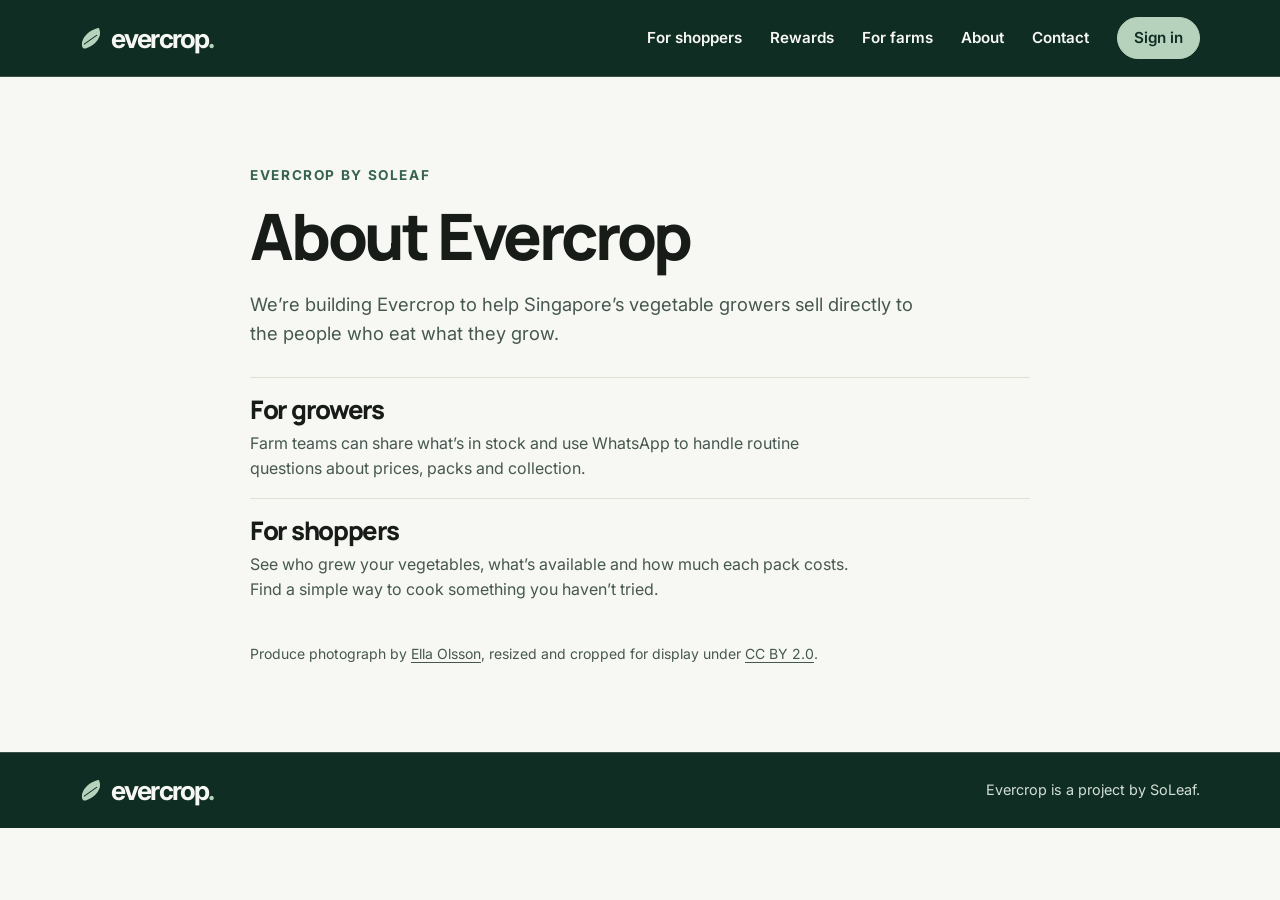
==== about.html @ c7b08e0e "Refine Evercrop public site and portal experience" ====
<!doctype html>
<html lang="en">
<head>
  <meta charset="utf-8">
  <meta name="viewport" content="width=device-width, initial-scale=1">
  <meta name="description" content="Learn how Evercrop by SoLeaf connects Singapore growers with local shoppers.">
  <title>About — Evercrop</title>
  <link rel="preconnect" href="https://fonts.googleapis.com">
  <link rel="preconnect" href="https://fonts.gstatic.com" crossorigin>
  <link href="https://fonts.googleapis.com/css2?family=Inter:wght@400;500;600;700&amp;family=Manrope:wght@600;700;800&amp;family=Playfair+Display:ital,wght@1,600&amp;display=swap" rel="stylesheet">
  <link rel="stylesheet" href="styles.css">

  <script src="site.js" defer></script>
  <script src="account.js" defer></script>
</head>
<body>
<header class="header" id="top" tabindex="-1"><div class="wrap nav">
    <a class="brand" href="index.html" aria-label="Evercrop home"><span class="mark" aria-hidden="true"></span>evercrop<span>.</span></a>
    <nav aria-label="Main navigation"><a href="index.html#how">For shoppers</a><a href="index.html#rewards">Rewards</a><a href="index.html#farms">For farms</a><a href="about.html" aria-current="page">About</a><a href="contact.html">Contact</a><a class="nav-farm" id="shop-sign-in" href="login.html">Sign in</a><a class="nav-farm" id="shop-account-link" href="shop.html" hidden>My account</a></nav>
  </div></header>
  <main class="wrap about-story">
    <p class="eyebrow">EVERCROP BY SOLEAF</p>
    <h1>About Evercrop</h1>
    <p class="intro">We’re building Evercrop to help Singapore’s vegetable growers sell directly to the people who eat what they grow.</p>
    <div class="about-sections">
      <section><h2>For growers</h2><p>Farm teams can share what’s in stock and use WhatsApp to handle routine questions about prices, packs and collection.</p></section>
      <section><h2>For shoppers</h2><p>See who grew your vegetables, what’s available and how much each pack costs. Find a simple way to cook something you haven’t tried.</p></section>
    </div>
    <p class="photo-credit">Produce photograph by <a href="https://commons.wikimedia.org/wiki/File:Fresh_vegetables_from_a_local_farm_(44924370242).jpg">Ella Olsson</a>, resized and cropped for display under <a href="https://creativecommons.org/licenses/by/2.0/">CC BY 2.0</a>.</p>
  </main>
<footer><div class="wrap footer"><a class="brand" href="index.html"><span class="mark" aria-hidden="true"></span>evercrop<span>.</span></a><p>Evercrop is a project by SoLeaf.</p></div></footer>
<button class="back-top" type="button" hidden><span aria-hidden="true">↑</span> Back to top</button>
</body>
</html>
---- styles.css ----
:root{--ink:#171c19;--muted:#465750;--green:#173d32;--cream:#f7f8f3;--line:#dce2d4;--display:Manrope,Inter,system-ui,sans-serif;--body:Inter,system-ui,sans-serif}
*{box-sizing:border-box}
html{scroll-behavior:smooth}
body{margin:0;background:var(--cream);color:var(--ink);font:1rem/1.55 var(--body)}
a{color:inherit;text-decoration:none}
button{font:inherit;cursor:pointer}
button:disabled{cursor:default;opacity:.65}
:focus-visible{outline:3px solid #8a651b;outline-offset:4px}
.wrap{width:min(1120px,calc(100% - 48px));margin-inline:auto}
.header{border-bottom:1px solid var(--line)}
.nav,.footer{display:flex;align-items:center;justify-content:space-between;gap:24px}
.nav{min-height:76px}
.brand{display:inline-flex;align-items:center;gap:7px;font-weight:700;font-size:1.65rem;letter-spacing:-.07em;line-height:1}
.brand>span:last-child{color:#728e44;margin-left:-7px}
.mark{display:inline-block;width:22px;height:15px;background:#507442;border-radius:85% 0 85% 15%;transform:rotate(-20deg);position:relative;margin-right:2px}
.mark::after{content:"";position:absolute;width:16px;height:1px;background:var(--cream);top:8px;left:2px;transform:rotate(-15deg)}
nav{display:flex;align-items:center;gap:28px;font-size:.95rem;font-weight:600}
nav a:hover{text-decoration:underline}
.nav-farm{border:1px solid #aab9a5;border-radius:99px;padding:8px 16px}
.hero{background:radial-gradient(ellipse at 95% 0%,#527263 0%,#173d32 45%,#102d24 78%);color:#f7f8f3;padding-block:56px}
.eyebrow{margin:0 0 15px;color:#366450;font-size:.85rem;font-weight:700;letter-spacing:.12em}
.eyebrow span{display:inline-block;width:8px;height:8px;background:#729847;border-radius:50%;margin-right:7px;vertical-align:2px}
h1,h2,h3,p,figure{margin:0}
h1,h2{font-family:var(--display);font-weight:800;line-height:1.08;letter-spacing:-.05em}
h1{font-size:clamp(3.3rem,6.1vw,5.85rem)}
h1 em{font-family:"Playfair Display",Georgia,serif;color:#366450;font-weight:600}
h2{font-size:clamp(2.15rem,4vw,3.6rem)}
h3{font-size:1.17rem}
.intro,.split p:not(.eyebrow){color:var(--muted);max-width:44ch;margin-top:20px}
.intro{font-size:1.15rem}
.actions{display:flex;flex-wrap:wrap;gap:12px;margin-top:27px}
.button{display:inline-flex;align-items:center;justify-content:center;padding:12px 19px;border:1px solid var(--green);border-radius:99px;background:var(--green);color:#fff;font-weight:700;text-align:center}
.button:hover{background:#183723;color:#fff}
.secondary{background:transparent;color:var(--green)}
.hero-photo{position:relative;overflow:hidden;border-radius:22px;background:#465b3b;aspect-ratio:1.17}
.hero-photo img{width:100%;height:100%;object-fit:cover;display:block}
.how{text-align:center;padding-block:68px 65px}
.steps{display:grid;grid-template-columns:repeat(3,1fr);gap:16px;margin-top:29px;text-align:left}
.steps article{background:#fff;border:1px solid var(--line);border-radius:16px;padding:23px}
.steps p{color:var(--muted);margin-top:5px}
.split{display:grid;grid-template-columns:1fr 1fr;gap:clamp(24px,7vw,84px);align-items:center;padding:clamp(24px,5vw,55px);border-radius:22px;background:#e8eee0;margin-bottom:42px;scroll-margin-top:20px}
.split .button{margin-top:22px}
.chat-preview,dialog{border:1px solid #b7c8b6;border-radius:16px;overflow:hidden;background:#f3f2e9;box-shadow:0 12px 26px #20351f14}
.chat-head{display:flex;gap:10px;align-items:center;background:#234934;color:white;padding:13px 16px}
.chat-head>span{background:#3a674a;border-radius:50%;width:34px;height:34px;display:grid;place-items:center;flex:none}
.chat-head small{display:block;color:#e5f0df}
.chat-head form{margin-left:auto}
.chat-body{display:flex;flex-direction:column;align-items:flex-start;gap:9px;padding:15px}
.chat-body p,.split .chat-body p:not(.eyebrow){max-width:85%;margin:0;color:var(--ink);padding:8px 11px;background:white;border-radius:10px;font-size:.94rem}
.chat-body p.outgoing,.split .chat-body p.outgoing{background:#dcefcf;align-self:flex-end}
.rewards{background:#edebdd}
.tree-card{text-align:center;background:#fff;border:1px solid #e2decb;border-radius:16px;padding:20px}
.tree{font-size:4rem;line-height:1.2;margin-bottom:3px}
.progress{display:flex;align-items:center;justify-content:center;gap:10px;margin-top:9px}
progress{width:min(175px,60%);accent-color:var(--green)}
.progress span{font-size:.87rem;font-weight:700}
footer{border-top:1px solid var(--line)}
.footer{padding-block:24px}
.footer p{color:var(--muted);font-size:.9rem}
.footer span{white-space:nowrap}
dialog{padding:0;width:min(460px,calc(100% - 28px));max-height:calc(100% - 28px)}
dialog::backdrop{background:#152719aa}
.close{color:white;background:none;border:0;font-size:1.65rem;line-height:1;padding:6px}
#messages{max-height:min(45vh,420px);overflow:auto}
.replies{display:flex;gap:8px;flex-wrap:wrap;padding:0 15px 15px}
.replies .button{font-size:.9rem;padding:7px 13px}
@media(max-width:780px){.hero-layout{gap:24px}.actions{gap:8px}.button{padding-inline:14px}}
@media(max-width:650px){.wrap{width:calc(100% - 32px)}.nav{min-height:65px;gap:9px}.brand{font-size:1.4rem}nav{gap:10px;font-size:.875rem}.nav-farm{padding:6px 8px}.hero-layout,.split,.steps{grid-template-columns:1fr}.hero{padding-block:35px}.hero-photo{aspect-ratio:1.45}.how{padding-block:45px}.steps{gap:10px}.steps article{padding:16px}.split{margin-bottom:26px}.footer{align-items:flex-start;flex-direction:column;gap:9px}}
@media(max-width:360px){nav{gap:6px}.nav .nav-farm{border:none;padding:0}.mark{width:17px}}
@media(prefers-reduced-motion:reduce){html{scroll-behavior:auto}}
#messages p{white-space:pre-line}
.footer-link{color:var(--green);font-weight:700;text-decoration:underline;text-underline-offset:4px}
.nav-farm[aria-current="page"]{background:#e4eee6}
.back-top{position:fixed;z-index:2;right:18px;bottom:18px;display:flex;align-items:center;gap:7px;border:1px solid #b2c2ac;border-radius:99px;padding:9px 13px;background:#fff;color:var(--green);box-shadow:0 4px 16px #20351f26;font-weight:700}
.back-top[hidden]{display:none}
.back-top:hover{background:#e4eee6}
.contact-page{display:flex;flex-direction:column;min-height:100vh}
.contact{
  flex:1;
  display:grid;
  grid-template-columns:minmax(0, 4fr) minmax(0, 5fr);
  align-items:start;
  align-content:center;
  gap:clamp(32px,6vw,88px);
  padding-block:clamp(32px,5vw,64px);
}
.contact-intro{padding-top:clamp(12px,3vw,42px)}
.contact-intro h1{font-size:clamp(2.35rem,5vw,4.2rem)}
.contact-intro h1 em{display:block}
.contact-intro .intro{margin-top:16px}
@media(max-width:760px){
  .contact{width:min(calc(100% - 32px),660px);grid-template-columns:1fr;gap:24px}
  .contact-intro{padding-top:0}
  .contact-intro h1 em{display:inline}
}
.contact-fields{display:grid;grid-template-columns:repeat(2,minmax(0,1fr));gap:16px}
@media(max-width:480px){.contact-fields{grid-template-columns:1fr;gap:0}}
.contact-form{background:#fff;border:1px solid var(--line);border-radius:20px;padding:clamp(19px,4vw,34px)}
.contact-form h2{font-size:clamp(1.8rem,3vw,2.5rem);margin-bottom:8px}
.contact-form p{color:var(--muted);margin-bottom:16px}
.contact-form label{display:block;font-weight:700;margin-bottom:5px}
.contact-form input,.contact-form textarea,.contact-form select{width:100%;border:1px solid #aab9a5;border-radius:9px;padding:10px 11px;margin-bottom:13px;color:var(--ink);background:white;font:inherit}
.contact-form textarea{resize:vertical}
.contact-form #contact-result{margin:12px 0 0;font-weight:700;color:var(--green)}
.contact-form #contact-result:empty{margin:0}
@media(max-width:650px){.nav{flex-wrap:wrap;padding-block:12px}.nav nav{flex-wrap:wrap}.back-top{bottom:12px;right:12px}.footer{padding-bottom:70px}}

.hero-layout {
  display: grid;
  grid-template-columns: minmax(0, .9fr) minmax(0, 1.1fr);
  align-items: center;
  gap: clamp(28px, 5vw, 72px);
}
.hero .eyebrow, .hero h1 em { color: #b6d2bd; }
.hero .intro { color: #edf1e4; }
.hero .button { background: #b6d2bd; border-color: #b6d2bd; color: #102d24; }
.hero .secondary { background: transparent; border-color: #d7dfcf; color: #f7f8f3; }
.hero .button:hover { background: #f7f8f3; border-color: #f7f8f3; color: #102d24; }
.hero-photo {
  aspect-ratio: 1.25;
  border: 1px solid #dce2d44d;
  border-radius: 24px;
  box-shadow: 0 18px 42px #11241765;
}
#farms { background: #173d32; color: #f7f8f3; }
#farms .eyebrow { color: #b6d2bd; }
#farms .farm-copy > p:not(.eyebrow) { color: #edf1e4; }
#farms .button { background: #b6d2bd; color: #102d24; border-color: #b6d2bd; }
#farms .button:hover { background: #f7f8f3; }
.tree-card {
  background: radial-gradient(ellipse at center 40%, #fff 24%, #ecf2de 75%);
  padding-block: 27px;
}
.tree {
  display: grid;
  place-items: center;
  width: 112px;
  height: 112px;
  margin: 0 auto 10px;
  border-radius: 50%;
  background: #e0ebcc;
}
@media (max-width: 650px) {
  .hero-layout { grid-template-columns: 1fr; }
  .hero-photo { aspect-ratio: 1.48; border-radius: 18px; }
}

.header, footer {
  background: #102d24;
  color: #f7f8f3;
  border-color: #ffffff2b;
}
.header .brand > span:last-child, footer .brand > span:last-child { color: #b6d2bd; }
.header .mark, footer .mark { background: #b6d2bd; }
.header .mark::after, footer .mark::after { background: #102d24; }
.nav-farm, .nav-farm[aria-current="page"] { background: #b6d2bd; border-color: #b6d2bd; color: #102d24; }
.footer p { color: #d1ded5; }
.hero .eyebrow, .contact-intro .eyebrow {
  display: flex;
  align-items: center;
  gap: 12px;
}
.hero .eyebrow::before, .contact-intro .eyebrow::before {
  content: "";
  width: 21px;
  border-top: 1px solid currentColor;
}
.hero-photo img { filter: saturate(.88); }
.contact-form { border-color: #d9e5dc; box-shadow: 0 16px 42px #102d240d; }

.header {
  position: sticky;
  top: 0;
  z-index: 3;
}
html { scroll-padding-top: var(--header-height, 76px); }


.public-home .hero{background:#173d32}
.public-home .hero h1{font-size:clamp(2.55rem,5.2vw,4.9rem);max-width:12ch}
.public-home .hero-photo{box-shadow:none;border-radius:14px}
.public-home .how{text-align:left}
.public-home .steps{gap:24px}
.public-home .steps article{border:0;border-top:1px solid #b3c6b6;border-radius:0;background:transparent;padding:15px 0 0}
.about-story{max-width:780px;padding-block:clamp(36px,7vw,88px)}
.about-story h1,.contact-intro h1{font-size:clamp(2.35rem,5vw,4rem)}
.about-story .intro{max-width:56ch}
.about-sections{margin-top:30px}
.about-sections section{border-top:1px solid var(--line);padding:18px 0}
.about-sections h2{font-size:1.6rem}
.about-sections p{max-width:62ch;color:var(--muted);margin-top:7px}
.photo-credit{font-size:.875rem;color:var(--muted);margin-top:23px}
.photo-credit a{text-decoration:underline;text-underline-offset:3px}
.contact-email{display:inline-block;margin-top:18px}
#contact-draft:not([hidden]){display:inline-block;margin-top:8px}
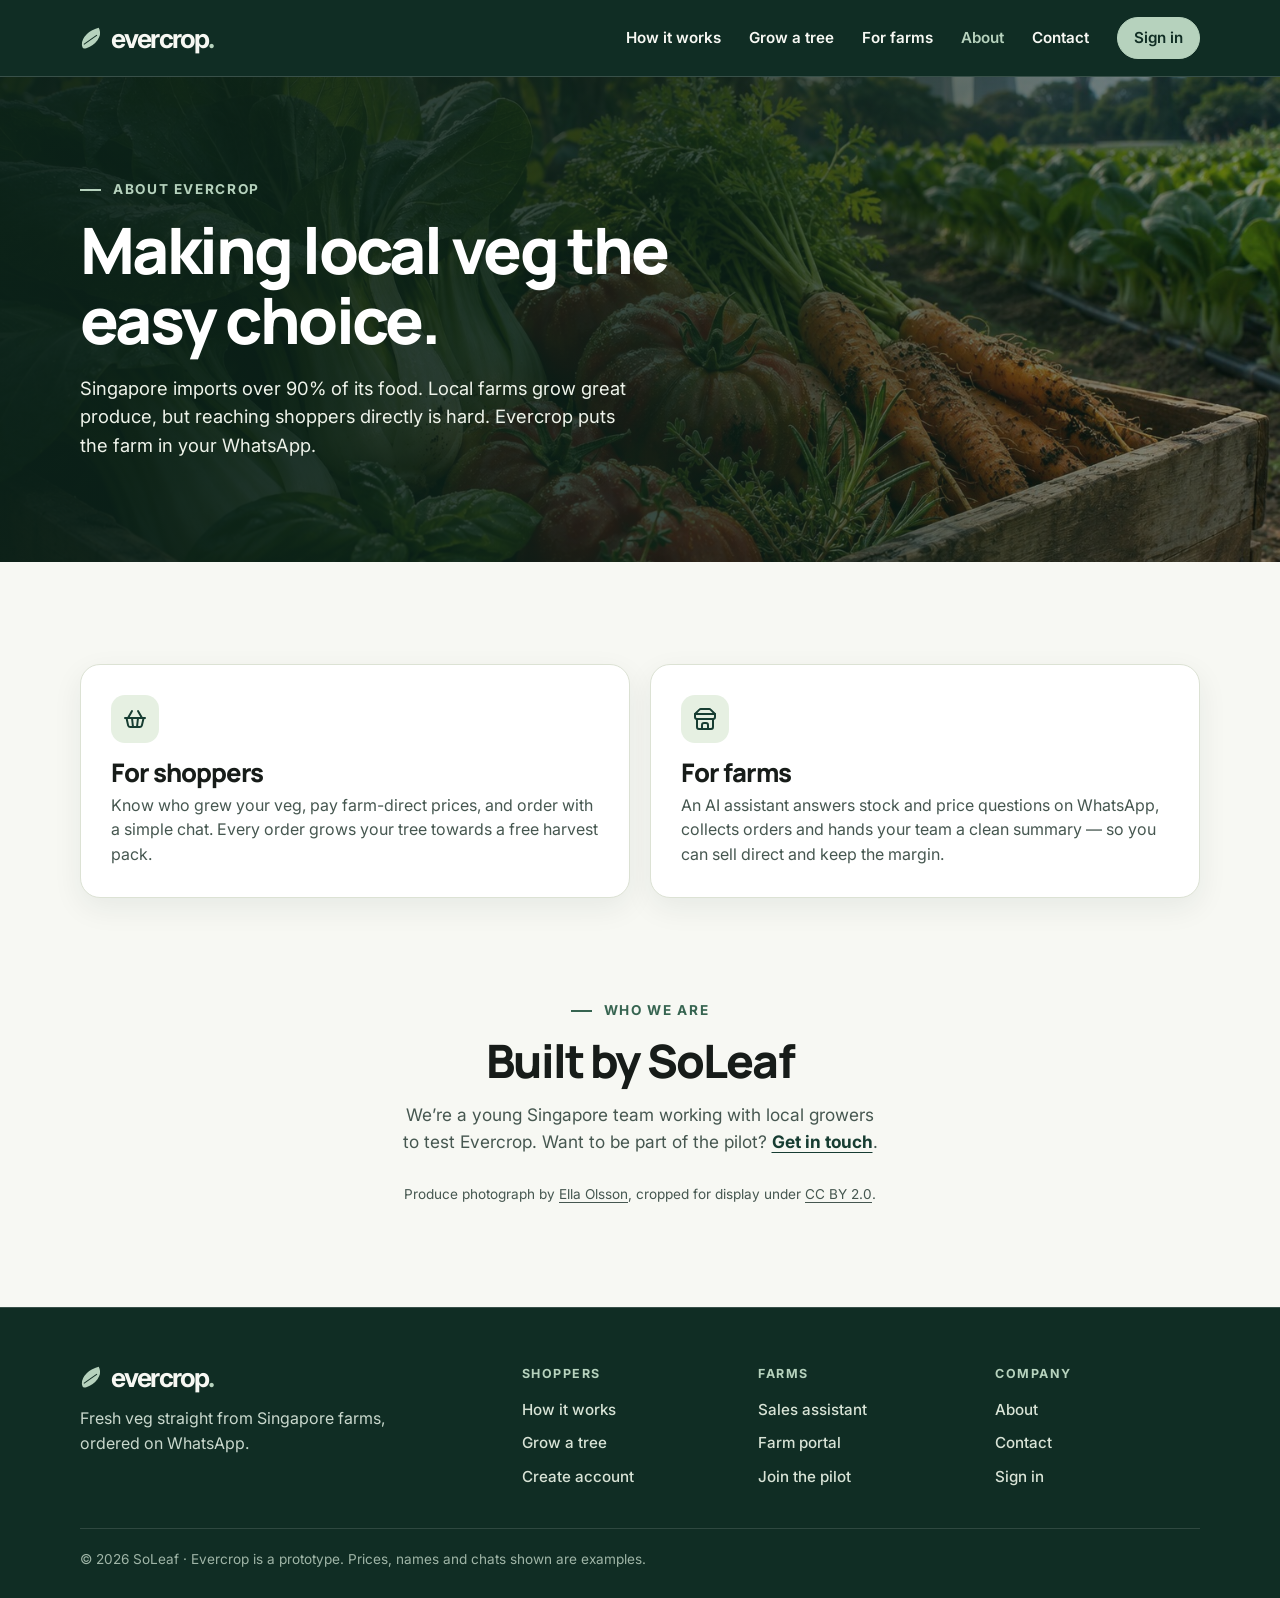
==== commit b241f709: "Redesign Evercrop public homepage - Full-width farm photo hero with a realistic iPhone playing a Wha" ====
--- a/about.html
+++ b/about.html
@@ -3,32 +3,54 @@
 <head>
   <meta charset="utf-8">
   <meta name="viewport" content="width=device-width, initial-scale=1">
-  <meta name="description" content="Learn how Evercrop by SoLeaf connects Singapore growers with local shoppers.">
+  <meta name="description" content="Evercrop by SoLeaf helps Singapore farms sell directly to shoppers on WhatsApp.">
   <title>About — Evercrop</title>
   <link rel="preconnect" href="https://fonts.googleapis.com">
   <link rel="preconnect" href="https://fonts.gstatic.com" crossorigin>
-  <link href="https://fonts.googleapis.com/css2?family=Inter:wght@400;500;600;700&amp;family=Manrope:wght@600;700;800&amp;family=Playfair+Display:ital,wght@1,600&amp;display=swap" rel="stylesheet">
+  <link href="https://fonts.googleapis.com/css2?family=Inter:wght@400;500;600;700&amp;family=Manrope:wght@600;700;800&amp;display=swap" rel="stylesheet">
   <link rel="stylesheet" href="styles.css">
-
   <script src="site.js" defer></script>
   <script src="account.js" defer></script>
 </head>
 <body>
-<header class="header" id="top" tabindex="-1"><div class="wrap nav">
+  <svg width="0" height="0" style="position:absolute" aria-hidden="true">
+    <symbol id="i-basket" viewBox="0 0 24 24"><path d="m15 11-1 9"/><path d="m19 11-4-7"/><path d="M2 11h20"/><path d="m3.5 11 1.6 7.4a2 2 0 0 0 2 1.6h9.8a2 2 0 0 0 2-1.6l1.7-7.4"/><path d="m5 11 4-7"/><path d="m9 11 1 9"/></symbol>
+    <symbol id="i-store" viewBox="0 0 24 24"><path d="M2 7 6.4 2.6A2 2 0 0 1 7.8 2h8.4a2 2 0 0 1 1.4.6L22 7"/><path d="M4 12v8a2 2 0 0 0 2 2h12a2 2 0 0 0 2-2v-8"/><path d="M15 22v-4a2 2 0 0 0-2-2h-2a2 2 0 0 0-2 2v4"/><path d="M2 7h20v3a2 2 0 0 1-2 2H4a2 2 0 0 1-2-2z"/></symbol>
+  </svg>
+  <header class="header" id="top" tabindex="-1"><div class="wrap nav">
     <a class="brand" href="index.html" aria-label="Evercrop home"><span class="mark" aria-hidden="true"></span>evercrop<span>.</span></a>
-    <nav aria-label="Main navigation"><a href="index.html#how">For shoppers</a><a href="index.html#rewards">Rewards</a><a href="index.html#farms">For farms</a><a href="about.html" aria-current="page">About</a><a href="contact.html">Contact</a><a class="nav-farm" id="shop-sign-in" href="login.html">Sign in</a><a class="nav-farm" id="shop-account-link" href="shop.html" hidden>My account</a></nav>
+    <nav aria-label="Main navigation"><a href="index.html#how">How it works</a><a href="index.html#rewards">Grow a tree</a><a href="index.html#farms">For farms</a><a href="about.html" aria-current="page">About</a><a href="contact.html">Contact</a><a class="nav-farm" id="shop-sign-in" href="login.html">Sign in</a><a class="nav-farm" id="shop-account-link" href="shop.html" hidden>My account</a></nav>
   </div></header>
-  <main class="wrap about-story">
-    <p class="eyebrow">EVERCROP BY SOLEAF</p>
-    <h1>About Evercrop</h1>
-    <p class="intro">We’re building Evercrop to help Singapore’s vegetable growers sell directly to the people who eat what they grow.</p>
-    <div class="about-sections">
-      <section><h2>For growers</h2><p>Farm teams can share what’s in stock and use WhatsApp to handle routine questions about prices, packs and collection.</p></section>
-      <section><h2>For shoppers</h2><p>See who grew your vegetables, what’s available and how much each pack costs. Find a simple way to cook something you haven’t tried.</p></section>
+
+  <main>
+    <section class="page-hero"><div class="wrap">
+      <p class="eyebrow">ABOUT EVERCROP</p>
+      <h1>Making local veg the easy choice.</h1>
+      <p class="intro">Singapore imports over 90% of its food. Local farms grow great produce, but reaching shoppers directly is hard. Evercrop puts the farm in your WhatsApp.</p>
+    </div></section>
+
+    <section class="wrap section about-cards" aria-label="Who Evercrop is for">
+      <article><svg class="icon-tile"><use href="#i-basket"/></svg><h2>For shoppers</h2><p>Know who grew your veg, pay farm-direct prices, and order with a simple chat. Every order grows your tree towards a free harvest pack.</p></article>
+      <article><svg class="icon-tile"><use href="#i-store"/></svg><h2>For farms</h2><p>An AI assistant answers stock and price questions on WhatsApp, collects orders and hands your team a clean summary — so you can sell direct and keep the margin.</p></article>
+    </section>
+
+    <section class="wrap mission" aria-labelledby="mission-title" style="padding-bottom:clamp(64px,8vw,104px)">
+      <p class="eyebrow">WHO WE ARE</p>
+      <h2 id="mission-title">Built by SoLeaf</h2>
+      <p class="lead">We’re a young Singapore team working with local growers to test Evercrop. Want to be part of the pilot? <a class="footer-link" href="contact.html">Get in touch</a>.</p>
+      <p class="photo-credit">Produce photograph by <a href="https://commons.wikimedia.org/wiki/File:Fresh_vegetables_from_a_local_farm_(44924370242).jpg">Ella Olsson</a>, cropped for display under <a href="https://creativecommons.org/licenses/by/2.0/">CC BY 2.0</a>.</p>
+    </section>
+  </main>
+
+  <footer class="site-footer"><div class="wrap">
+    <div class="footer-grid">
+      <div><a class="brand" href="index.html"><span class="mark" aria-hidden="true"></span>evercrop<span>.</span></a><p>Fresh veg straight from Singapore farms, ordered on WhatsApp.</p></div>
+      <nav aria-label="Shoppers"><h3>Shoppers</h3><a href="index.html#how">How it works</a><a href="index.html#rewards">Grow a tree</a><a href="register.html">Create account</a></nav>
+      <nav aria-label="Farms"><h3>Farms</h3><a href="index.html#farms">Sales assistant</a><a href="farm.html?demo=farm">Farm portal</a><a href="contact.html">Join the pilot</a></nav>
+      <nav aria-label="Company"><h3>Company</h3><a href="about.html">About</a><a href="contact.html">Contact</a><a href="login.html">Sign in</a></nav>
     </div>
-    <p class="photo-credit">Produce photograph by <a href="https://commons.wikimedia.org/wiki/File:Fresh_vegetables_from_a_local_farm_(44924370242).jpg">Ella Olsson</a>, resized and cropped for display under <a href="https://creativecommons.org/licenses/by/2.0/">CC BY 2.0</a>.</p>
-  </main>
-<footer><div class="wrap footer"><a class="brand" href="index.html"><span class="mark" aria-hidden="true"></span>evercrop<span>.</span></a><p>Evercrop is a project by SoLeaf.</p></div></footer>
+    <p class="footer-note">© 2026 SoLeaf · Evercrop is a prototype. Prices, names and chats shown are examples.</p>
+  </div></footer>
 <button class="back-top" type="button" hidden><span aria-hidden="true">↑</span> Back to top</button>
 </body>
 </html>
--- a/styles.css
+++ b/styles.css
@@ -1,195 +1,278 @@
-:root{--ink:#171c19;--muted:#465750;--green:#173d32;--cream:#f7f8f3;--line:#dce2d4;--display:Manrope,Inter,system-ui,sans-serif;--body:Inter,system-ui,sans-serif}
+/* Evercrop shared styles. Portal pages layer stock.css / account.css / customer.css on top. */
+:root{--ink:#171c19;--muted:#465750;--green:#173d32;--deep:#102d24;--mint:#b6d2bd;--cream:#f7f8f3;--line:#dce2d4;--sun:#f4b740;--wa:#25d366;--card-shadow:0 10px 30px #102d2412;--display:Manrope,Inter,system-ui,sans-serif;--body:Inter,system-ui,sans-serif}
 *{box-sizing:border-box}
-html{scroll-behavior:smooth}
+html{scroll-behavior:smooth;scroll-padding-top:var(--header-height,76px)}
 body{margin:0;background:var(--cream);color:var(--ink);font:1rem/1.55 var(--body)}
 a{color:inherit;text-decoration:none}
 button{font:inherit;cursor:pointer}
 button:disabled{cursor:default;opacity:.65}
 :focus-visible{outline:3px solid #8a651b;outline-offset:4px}
+h1,h2,h3,p,figure{margin:0}
+h1,h2{font-family:var(--display);font-weight:800;line-height:1.08;letter-spacing:-.04em}
+h1{font-size:clamp(2.5rem,5.5vw,4.6rem)}
+h2{font-size:clamp(2rem,3.6vw,3rem)}
+h3{font-size:1.17rem}
 .wrap{width:min(1120px,calc(100% - 48px));margin-inline:auto}
-.header{border-bottom:1px solid var(--line)}
+.icon{width:1.15em;height:1.15em;flex:none;fill:none;stroke:currentColor;stroke-width:2.2;stroke-linecap:round;stroke-linejoin:round}
+
+/* Header + footer */
+.header,footer{background:var(--deep);color:var(--cream);border-color:#ffffff2b}
+.header{position:sticky;top:0;z-index:3;border-bottom:1px solid #ffffff2b}
+footer{border-top:1px solid #ffffff2b}
 .nav,.footer{display:flex;align-items:center;justify-content:space-between;gap:24px}
 .nav{min-height:76px}
+.footer{padding-block:24px}
+.footer p{color:#d1ded5;font-size:.9rem}
+.footer span{white-space:nowrap}
 .brand{display:inline-flex;align-items:center;gap:7px;font-weight:700;font-size:1.65rem;letter-spacing:-.07em;line-height:1}
-.brand>span:last-child{color:#728e44;margin-left:-7px}
-.mark{display:inline-block;width:22px;height:15px;background:#507442;border-radius:85% 0 85% 15%;transform:rotate(-20deg);position:relative;margin-right:2px}
-.mark::after{content:"";position:absolute;width:16px;height:1px;background:var(--cream);top:8px;left:2px;transform:rotate(-15deg)}
+.brand>span:last-child{color:var(--mint);margin-left:-7px}
+.mark{display:inline-block;width:22px;height:15px;background:var(--mint);border-radius:85% 0 85% 15%;transform:rotate(-20deg);position:relative;margin-right:2px}
+.mark::after{content:"";position:absolute;width:16px;height:1px;background:var(--deep);top:8px;left:2px;transform:rotate(-15deg)}
 nav{display:flex;align-items:center;gap:28px;font-size:.95rem;font-weight:600}
 nav a:hover{text-decoration:underline}
-.nav-farm{border:1px solid #aab9a5;border-radius:99px;padding:8px 16px}
-.hero{background:radial-gradient(ellipse at 95% 0%,#527263 0%,#173d32 45%,#102d24 78%);color:#f7f8f3;padding-block:56px}
-.eyebrow{margin:0 0 15px;color:#366450;font-size:.85rem;font-weight:700;letter-spacing:.12em}
-.eyebrow span{display:inline-block;width:8px;height:8px;background:#729847;border-radius:50%;margin-right:7px;vertical-align:2px}
-h1,h2,h3,p,figure{margin:0}
-h1,h2{font-family:var(--display);font-weight:800;line-height:1.08;letter-spacing:-.05em}
-h1{font-size:clamp(3.3rem,6.1vw,5.85rem)}
-h1 em{font-family:"Playfair Display",Georgia,serif;color:#366450;font-weight:600}
-h2{font-size:clamp(2.15rem,4vw,3.6rem)}
-h3{font-size:1.17rem}
-.intro,.split p:not(.eyebrow){color:var(--muted);max-width:44ch;margin-top:20px}
-.intro{font-size:1.15rem}
-.actions{display:flex;flex-wrap:wrap;gap:12px;margin-top:27px}
-.button{display:inline-flex;align-items:center;justify-content:center;padding:12px 19px;border:1px solid var(--green);border-radius:99px;background:var(--green);color:#fff;font-weight:700;text-align:center}
-.button:hover{background:#183723;color:#fff}
+nav a[aria-current="page"]:not(.nav-farm){color:var(--mint)}
+.nav-farm{border:1px solid var(--mint);border-radius:99px;padding:8px 16px;background:var(--mint);color:var(--deep)}
+
+/* Public site footer */
+.site-footer{padding-block:56px 28px}
+.footer-grid{display:grid;grid-template-columns:2fr 1fr 1fr 1fr;gap:32px}
+.footer-grid p{color:#c9d8cd;margin-top:14px;max-width:32ch}
+.site-footer nav{flex-direction:column;align-items:flex-start;gap:10px;font-weight:500;color:#d8e3d6}
+.site-footer nav a:hover{color:#fff}
+.site-footer h3{font-size:.78rem;letter-spacing:.12em;text-transform:uppercase;color:var(--mint);margin-bottom:4px}
+.footer-note{margin-top:40px;padding-top:20px;border-top:1px solid #ffffff21;color:#9fb5a7;font-size:.85rem}
+
+/* Type + buttons */
+.eyebrow{display:flex;align-items:center;gap:12px;margin:0 0 15px;color:#366450;font-size:.85rem;font-weight:700;letter-spacing:.12em}
+.eyebrow::before{content:"";width:21px;border-top:2px solid currentColor}
+.intro{color:var(--muted);max-width:46ch;margin-top:20px;font-size:1.15rem}
+.lead{color:var(--muted);max-width:44ch;margin-top:16px;font-size:1.08rem}
+.actions{display:flex;flex-wrap:wrap;gap:12px;margin-top:28px}
+.button{display:inline-flex;align-items:center;justify-content:center;gap:8px;padding:13px 22px;border:1px solid var(--green);border-radius:99px;background:var(--green);color:#fff;font-weight:700;text-align:center;transition:transform .15s,background .15s}
+.button:hover{background:#183723;color:#fff;transform:translateY(-1px)}
 .secondary{background:transparent;color:var(--green)}
-.hero-photo{position:relative;overflow:hidden;border-radius:22px;background:#465b3b;aspect-ratio:1.17}
-.hero-photo img{width:100%;height:100%;object-fit:cover;display:block}
-.how{text-align:center;padding-block:68px 65px}
-.steps{display:grid;grid-template-columns:repeat(3,1fr);gap:16px;margin-top:29px;text-align:left}
-.steps article{background:#fff;border:1px solid var(--line);border-radius:16px;padding:23px}
-.steps p{color:var(--muted);margin-top:5px}
-.split{display:grid;grid-template-columns:1fr 1fr;gap:clamp(24px,7vw,84px);align-items:center;padding:clamp(24px,5vw,55px);border-radius:22px;background:#e8eee0;margin-bottom:42px;scroll-margin-top:20px}
-.split .button{margin-top:22px}
-.chat-preview,dialog{border:1px solid #b7c8b6;border-radius:16px;overflow:hidden;background:#f3f2e9;box-shadow:0 12px 26px #20351f14}
-.chat-head{display:flex;gap:10px;align-items:center;background:#234934;color:white;padding:13px 16px}
-.chat-head>span{background:#3a674a;border-radius:50%;width:34px;height:34px;display:grid;place-items:center;flex:none}
-.chat-head small{display:block;color:#e5f0df}
+.button.ghost{background:#ffffff12;border-color:#ffffffa6;color:#fff;backdrop-filter:blur(4px)}
+.button.ghost:hover{background:#ffffff2b}
+.button.wa{background:var(--wa);border-color:var(--wa);color:#063b1f}
+.button.wa:hover{background:#4be17f;color:#063b1f}
+.footer-link{color:var(--green);font-weight:700;text-decoration:underline;text-underline-offset:4px}
+
+/* Chat bubbles (homepage phone + dialog) */
+dialog{border:1px solid #b7c8b6;border-radius:16px;overflow:hidden;background:#efeae2;box-shadow:0 12px 26px #20351f14}
+.chat-head{display:flex;gap:10px;align-items:center;background:#1f5c46;color:#fff;padding:13px 16px}
+.chat-head>span{background:var(--mint);color:var(--deep);font-weight:800;font-size:.8rem;border-radius:50%;width:36px;height:36px;display:grid;place-items:center;flex:none}
+.chat-head small{display:block;color:#d6e6d9;font-size:.8rem}
 .chat-head form{margin-left:auto}
 .chat-body{display:flex;flex-direction:column;align-items:flex-start;gap:9px;padding:15px}
-.chat-body p,.split .chat-body p:not(.eyebrow){max-width:85%;margin:0;color:var(--ink);padding:8px 11px;background:white;border-radius:10px;font-size:.94rem}
-.chat-body p.outgoing,.split .chat-body p.outgoing{background:#dcefcf;align-self:flex-end}
-.rewards{background:#edebdd}
-.tree-card{text-align:center;background:#fff;border:1px solid #e2decb;border-radius:16px;padding:20px}
-.tree{font-size:4rem;line-height:1.2;margin-bottom:3px}
-.progress{display:flex;align-items:center;justify-content:center;gap:10px;margin-top:9px}
-progress{width:min(175px,60%);accent-color:var(--green)}
-.progress span{font-size:.87rem;font-weight:700}
-footer{border-top:1px solid var(--line)}
-.footer{padding-block:24px}
-.footer p{color:var(--muted);font-size:.9rem}
-.footer span{white-space:nowrap}
+.chat-body p{max-width:85%;margin:0;color:var(--ink);padding:8px 11px;background:#fff;border-radius:4px 12px 12px 12px;font-size:.94rem;box-shadow:0 1px 1px #0000001a}
+.chat-body p.outgoing{background:#d9fdd3;align-self:flex-end;border-radius:12px 4px 12px 12px}
 dialog{padding:0;width:min(460px,calc(100% - 28px));max-height:calc(100% - 28px)}
 dialog::backdrop{background:#152719aa}
-.close{color:white;background:none;border:0;font-size:1.65rem;line-height:1;padding:6px}
+.close{color:#fff;background:none;border:0;font-size:1.65rem;line-height:1;padding:6px}
 #messages{max-height:min(45vh,420px);overflow:auto}
+#messages p{white-space:pre-line}
 .replies{display:flex;gap:8px;flex-wrap:wrap;padding:0 15px 15px}
 .replies .button{font-size:.9rem;padding:7px 13px}
-@media(max-width:780px){.hero-layout{gap:24px}.actions{gap:8px}.button{padding-inline:14px}}
-@media(max-width:650px){.wrap{width:calc(100% - 32px)}.nav{min-height:65px;gap:9px}.brand{font-size:1.4rem}nav{gap:10px;font-size:.875rem}.nav-farm{padding:6px 8px}.hero-layout,.split,.steps{grid-template-columns:1fr}.hero{padding-block:35px}.hero-photo{aspect-ratio:1.45}.how{padding-block:45px}.steps{gap:10px}.steps article{padding:16px}.split{margin-bottom:26px}.footer{align-items:flex-start;flex-direction:column;gap:9px}}
-@media(max-width:360px){nav{gap:6px}.nav .nav-farm{border:none;padding:0}.mark{width:17px}}
-@media(prefers-reduced-motion:reduce){html{scroll-behavior:auto}}
-#messages p{white-space:pre-line}
-.footer-link{color:var(--green);font-weight:700;text-decoration:underline;text-underline-offset:4px}
-.nav-farm[aria-current="page"]{background:#e4eee6}
+
+/* Tree card (homepage + shopper portal) */
+.tree-card{text-align:center;background:radial-gradient(ellipse at center 40%,#fff 24%,#ecf2de 75%);border:1px solid #e2decb;border-radius:20px;padding:28px 20px}
+.tree{display:grid;place-items:center;width:112px;height:112px;margin:0 auto 10px;border-radius:50%;background:#e0ebcc;font-size:4rem;line-height:1.2}
+.progress{display:flex;align-items:center;justify-content:center;gap:10px;margin-top:9px}
+progress{width:min(200px,60%);accent-color:var(--green)}
+.progress span{font-size:.87rem;font-weight:700}
+
+/* Back to top */
 .back-top{position:fixed;z-index:2;right:18px;bottom:18px;display:flex;align-items:center;gap:7px;border:1px solid #b2c2ac;border-radius:99px;padding:9px 13px;background:#fff;color:var(--green);box-shadow:0 4px 16px #20351f26;font-weight:700}
 .back-top[hidden]{display:none}
 .back-top:hover{background:#e4eee6}
+
+/* ---------- Shared page blocks ---------- */
+.section,.band,.farms{padding-block:clamp(64px,8vw,104px)}
+.split{display:grid;grid-template-columns:1fr 1fr;gap:clamp(32px,6vw,80px);align-items:center}
+.split .lead+.button{margin-top:26px}
+.icon-tile{display:block;width:48px;height:48px;padding:12px;margin-bottom:16px;border-radius:14px;background:#e6f0e2;color:var(--green);fill:none;stroke:currentColor;stroke-width:2;stroke-linecap:round;stroke-linejoin:round}
+/* One card style for every public card */
+.public-home .tree-card,.dash,.join-cards a,.about-cards article{background:#fff;border:1px solid var(--line);border-radius:20px;box-shadow:var(--card-shadow)}
+.photo{border-radius:24px;overflow:hidden;box-shadow:var(--card-shadow)}
+.photo img{display:block;width:100%;aspect-ratio:1/1.05;object-fit:cover}
+
+/* ---------- Homepage ---------- */
+.hero{position:relative;color:#fff;background:linear-gradient(90deg,#0b2119f2 0%,#0b2119c7 42%,#0b211940 75%,#0b211926 100%),url(assets/harvest.jpg) center 30%/cover;padding-block:clamp(40px,5vw,56px)}
+.hero-layout{display:grid;grid-template-columns:minmax(0,1.15fr) minmax(0,.85fr);align-items:center;gap:clamp(32px,5vw,72px)}
+.hero h1{text-shadow:0 2px 24px #0006}
+.hero h1 em{display:block;font-style:normal;color:var(--sun)}
+.hero .eyebrow{color:var(--mint)}
+.hero .intro{color:#eef3ea}
+.trust{list-style:none;display:flex;flex-wrap:wrap;gap:8px 22px;margin:26px 0 0;padding:0;font-size:.92rem;font-weight:600;color:#e4ece0}
+.trust li{display:flex;align-items:center;gap:7px}
+.trust .icon{color:var(--wa)}
+.hero-visual{position:relative;display:grid;place-items:center;padding-block:8px 24px}
+/* Realistic phone: titanium frame, side buttons, Dynamic Island, WhatsApp UI */
+.iphone{position:relative;width:282px;height:574px;padding:11px;border-radius:52px;background:linear-gradient(145deg,#4a4f55,#1d2024 40%,#3b4046 70%,#15171a);box-shadow:inset 0 0 0 1.5px #8a9097,inset 0 0 0 4px #121417,0 40px 80px #000000a0,0 10px 24px #00000066}
+.iphone-btn{position:absolute;width:4px;border-radius:2px;background:linear-gradient(90deg,#2a2d31,#5d636a)}
+.iphone-btn.b1{left:-3px;top:110px;height:26px}
+.iphone-btn.b2{left:-3px;top:156px;height:48px}
+.iphone-btn.b3{left:-3px;top:214px;height:48px}
+.iphone-btn.b4{right:-3px;top:176px;height:76px;background:linear-gradient(90deg,#5d636a,#2a2d31)}
+.iphone-screen{position:relative;height:100%;border-radius:42px;overflow:hidden;display:flex;flex-direction:column;background:#efeae2;font-family:-apple-system,"SF Pro Text",Inter,system-ui,sans-serif}
+.status-bar{display:flex;align-items:center;justify-content:space-between;height:48px;padding:6px 26px 0 30px;background:#f6f6f6;color:#000;font-size:.88rem}
+.island{position:absolute;left:50%;top:10px;width:96px;height:28px;margin-left:-48px;border-radius:20px;background:#000}
+.status-icons{display:flex;gap:5px;align-items:center}
+.status-icons svg{height:11px;width:auto;fill:#000}
+.wa-head{display:flex;align-items:center;gap:8px;padding:6px 12px 10px 6px;background:#f6f6f6;border-bottom:1px solid #00000014;color:#007aff}
+.wa-head .icon{width:22px;height:22px;stroke-width:2}
+.wa-head .icon:last-child{margin-left:4px}
+.wa-av{display:grid;place-items:center;width:34px;height:34px;border-radius:50%;background:linear-gradient(135deg,#5fa043,#1f5c46);color:#fff;font-weight:700;font-size:.72rem;flex:none}
+.wa-who{flex:1;min-width:0;line-height:1.2;color:#000}
+.wa-who b{display:block;font-size:.9rem;white-space:nowrap;overflow:hidden;text-overflow:ellipsis}
+.wa-who small{font-size:.72rem;color:#667781}
+.wa-chat{flex:1;display:flex;flex-direction:column;justify-content:flex-end;gap:5px;padding:10px 10px 8px;overflow:hidden;background-color:#efeae2;background-image:radial-gradient(#d9d2c5 1px,transparent 1.2px),radial-gradient(#e2dbcf 1px,transparent 1.2px);background-size:22px 22px,22px 22px;background-position:0 0,11px 11px}
+.wa-date{align-self:center;margin-bottom:6px;padding:3px 10px;border-radius:8px;background:#fff;color:#54656f;font-size:.68rem;font-weight:600;text-transform:uppercase;box-shadow:0 1px 1px #0000001a}
+.wa-msg{position:relative;max-width:82%;padding:6px 8px 4px 9px;border-radius:9px;background:#fff;color:#111b21;font-size:.8rem;line-height:1.35;box-shadow:0 1px 1px #0000001f;white-space:pre-line}
+.wa-msg.in{align-self:flex-start;border-top-left-radius:0}
+.wa-msg.out{align-self:flex-end;background:#d9fdd3;border-top-right-radius:0}
+.wa-msg.in::before,.wa-msg.out::before{content:"";position:absolute;top:0;border:6px solid transparent}
+.wa-msg.in::before{left:-6px;border-top-color:#fff;border-right-color:#fff}
+.wa-msg.out::before{right:-6px;border-top-color:#d9fdd3;border-left-color:#d9fdd3}
+.wa-msg small{float:right;display:inline-flex;align-items:center;gap:3px;margin:6px 0 -2px 10px;color:#667781;font-size:.62rem}
+.wa-ticks{width:15px;height:10px;fill:none;stroke:#8696a0;stroke-width:1.6;stroke-linecap:round;stroke-linejoin:round;transition:stroke .3s}
+.wa-msg.read .wa-ticks{stroke:#53bdeb}
+.wa-msg.typing{padding:10px 12px}
+.wa-msg.typing small{display:none}
+.wa-msg.typing i{display:inline-block;width:6px;height:6px;margin:0 2px;border-radius:50%;background:#8696a0;animation:typing 1s infinite}
+.wa-msg.typing i:nth-child(2){animation-delay:.15s}
+.wa-msg.typing i:nth-child(3){animation-delay:.3s}
+@keyframes typing{0%,60%,100%{transform:none;opacity:.5}30%{transform:translateY(-4px);opacity:1}}
+.wa-input{display:flex;align-items:center;gap:8px;padding:8px 10px 26px;background:#f6f6f6;color:#007aff}
+.wa-input .icon{width:22px;height:22px;stroke-width:2}
+.wa-field{flex:1;padding:6px 12px;border:1px solid #00000017;border-radius:18px;background:#fff;color:#8696a0;font-size:.8rem}
+.wa-mic{display:grid;place-items:center;width:32px;height:32px;border-radius:50%;background:#25d366;color:#fff}
+.wa-mic .icon{width:17px;height:17px}
+.home-bar{position:absolute;left:50%;bottom:8px;width:110px;height:4px;margin-left:-55px;border-radius:3px;background:#000}
+.toast{position:absolute;left:-10px;bottom:70px;z-index:1;display:flex;align-items:center;gap:12px;background:#fff;color:var(--ink);padding:12px 18px 12px 12px;border-radius:16px;box-shadow:0 18px 40px #0000004d;opacity:0;transform:translateY(10px) scale(.95);transition:opacity .4s,transform .4s cubic-bezier(.34,1.56,.64,1)}
+.toast.show{opacity:1;transform:none}
+.toast .icon{width:40px;height:40px;padding:9px;border-radius:12px;background:#fdf1d6;color:#b07a10;stroke-width:2}
+.toast span{display:grid;font-size:.85rem;color:var(--muted);line-height:1.3}
+.toast b{color:var(--ink);font-size:1rem}
+@keyframes pop{from{opacity:0;transform:translateY(8px)}to{opacity:1;transform:none}}
+
+.steps p,.join-cards p,.about-cards p{color:var(--muted);margin-top:6px}
+
+.steps{list-style:none;counter-reset:step;display:grid;gap:26px;margin:32px 0 0;padding:0}
+.steps li{counter-increment:step;display:grid;grid-template-columns:44px 1fr;column-gap:18px}
+.steps li::before{content:counter(step);grid-row:span 2;display:grid;place-items:center;width:44px;height:44px;border-radius:50%;background:var(--green);color:#fff;font:800 1.05rem var(--display)}
+.steps h3{align-self:end}
+
+.band{background:#f2ecd6}
+.public-home .tree-card{padding:32px 28px}
+.tree-art{display:block;width:100%;max-width:340px;height:auto;margin:0 auto 14px;border-radius:16px}
+.tree-art .sun{fill:#ffd36b;filter:drop-shadow(0 0 8px #ffd36b)}
+.tree-art .cloud{fill:#fff;opacity:.9;animation:drift 18s ease-in-out infinite alternate}
+@keyframes drift{to{transform:translateX(40px)}}
+#plant{transform-origin:120px 198px;animation:sway 4.5s ease-in-out infinite alternate}
+@keyframes sway{from{transform:rotate(-1.2deg)}to{transform:rotate(1.2deg)}}
+#plant .stage{transform-origin:120px 198px}
+.tree-art .wood,.tree-art .stem{fill:none;stroke-linecap:round;stroke-dasharray:1 1}
+.tree-art .wood{stroke:url(#bark)}
+.tree-art .stem{stroke:#5a8a3a}
+.tree-art .drop{fill:#5bb4f0}
+.public-home #stage{font:800 1.3rem var(--display)}
+.stages{list-style:none;display:grid;grid-template-columns:repeat(3,1fr);margin:22px 0 0;padding:16px 0 0;border-top:1px solid var(--line);font-size:.85rem;color:var(--muted)}
+.stages b{display:block;color:var(--ink);font-size:1rem}
+
+.farms{background:var(--deep);color:var(--cream)}
+.farms .eyebrow{color:var(--mint)}
+.ticks{list-style:none;padding:0;margin:26px 0 0;display:grid;gap:14px;color:#d8e3d6;font-size:1.05rem}
+.ticks li{display:flex;gap:12px;align-items:flex-start}
+.ticks .icon{width:24px;height:24px;padding:4px;border-radius:50%;background:var(--mint);color:var(--deep);stroke-width:3;margin-top:1px}
+.ticks b{color:#fff}
+.farms .button:not(.ghost){background:var(--mint);border-color:var(--mint);color:var(--deep)}
+.farms .button:not(.ghost):hover{background:var(--cream)}
+.dash{color:var(--ink);padding:24px;width:100%;max-width:460px;justify-self:center;box-shadow:0 30px 70px #00000066}
+.dash-top{display:flex;align-items:center;gap:10px}
+.dash-top small{margin-left:auto;color:var(--muted);font-weight:600;background:#f1f6ee;border-radius:99px;padding:3px 10px}
+.dash-dot{width:10px;height:10px;border-radius:50%;background:var(--wa);box-shadow:0 0 0 4px #25d36633}
+.dash-stats{display:grid;grid-template-columns:repeat(3,1fr);gap:10px;margin-top:18px}
+.dash-stats div{background:#f1f6ee;border-radius:14px;padding:14px 12px}
+.dash-stats b{display:block;font:800 1.45rem var(--display);letter-spacing:-.03em}
+.dash-stats span{font-size:.78rem;color:var(--muted)}
+.dash-orders{list-style:none;padding:0;margin:16px 0 0}
+.dash-orders li{display:flex;align-items:center;gap:12px;padding:12px 0;border-top:1px solid var(--line)}
+.dash-orders .av{display:grid;place-items:center;width:38px;height:38px;border-radius:50%;background:#e6f0e2;color:var(--green);font-weight:800;font-size:.78rem;flex:none}
+.dash-orders div{flex:1;min-width:0}
+.dash-orders small{display:block;color:var(--muted);font-size:.85rem}
+.dash-orders em{font-style:normal;font-weight:700}
+
+.join{text-align:center}
+.join .lead{margin-inline:auto}
+.join-cards{display:grid;grid-template-columns:1fr 1fr;gap:20px;margin-top:32px;text-align:left}
+.join-cards a{display:block;padding:30px;transition:transform .15s,box-shadow .15s}
+.join-cards a:hover{transform:translateY(-3px);box-shadow:0 16px 34px #102d241f}
+.join-cards h3{font:800 1.5rem var(--display)}
+.join-cards b{display:inline-flex;align-items:center;gap:6px;margin-top:18px;color:var(--green)}
+
+/* ---------- About ---------- */
+.page-hero{color:#fff;background:linear-gradient(90deg,#0b2119f2 0%,#0b2119cc 55%,#0b211966 100%),url(assets/harvest.jpg) center 35%/cover;padding-block:clamp(56px,8vw,104px)}
+.page-hero .eyebrow{color:var(--mint)}
+.page-hero h1{max-width:16ch;font-size:clamp(2.4rem,5vw,4rem)}
+.page-hero .intro{color:#eef3ea}
+.about-cards{display:grid;grid-template-columns:1fr 1fr;gap:20px}
+.about-cards article{padding:30px}
+.about-cards h2{font-size:1.6rem}
+.mission{text-align:center;max-width:760px}
+.mission h2{margin-top:6px}
+.mission .lead{margin-inline:auto}
+.mission .eyebrow{justify-content:center}
+.photo-credit{font-size:.85rem;color:var(--muted);margin-top:28px}
+.photo-credit a{text-decoration:underline;text-underline-offset:3px}
+
+/* ---------- Contact ---------- */
 .contact-page{display:flex;flex-direction:column;min-height:100vh}
-.contact{
-  flex:1;
-  display:grid;
-  grid-template-columns:minmax(0, 4fr) minmax(0, 5fr);
-  align-items:start;
-  align-content:center;
-  gap:clamp(32px,6vw,88px);
-  padding-block:clamp(32px,5vw,64px);
-}
+.contact{flex:1;display:grid;grid-template-columns:minmax(0,4fr) minmax(0,5fr);align-items:start;align-content:center;gap:clamp(32px,6vw,88px);padding-block:clamp(40px,6vw,80px)}
 .contact-intro{padding-top:clamp(12px,3vw,42px)}
-.contact-intro h1{font-size:clamp(2.35rem,5vw,4.2rem)}
-.contact-intro h1 em{display:block}
+.contact-intro h1{font-size:clamp(2.35rem,5vw,4rem)}
 .contact-intro .intro{margin-top:16px}
+.contact-email{display:inline-block;margin-top:18px}
+.contact-fields{display:grid;grid-template-columns:repeat(2,minmax(0,1fr));gap:16px}
+.contact-form{background:#fff;border:1px solid var(--line);border-radius:20px;padding:clamp(19px,4vw,34px);box-shadow:var(--card-shadow)}
+.contact-form h2{font-size:clamp(1.8rem,3vw,2.5rem);margin-bottom:8px}
+.contact-form p{color:var(--muted);margin-bottom:16px}
+.contact-form label{display:block;font-weight:700;margin-bottom:5px}
+.contact-form input,.contact-form textarea,.contact-form select{width:100%;border:1px solid #aab9a5;border-radius:9px;padding:10px 11px;margin-bottom:13px;color:var(--ink);background:#fff;font:inherit}
+.contact-form textarea{resize:vertical}
+.contact-form #contact-result{margin:12px 0 0;font-weight:700;color:var(--green)}
+.contact-form #contact-result:empty{margin:0}
+#contact-draft:not([hidden]){display:inline-block;margin-top:8px}
+
+/* ---------- Responsive ---------- */
+@media(max-width:860px){
+  .hero{background:linear-gradient(180deg,#0b2119e6 0%,#0b2119cc 60%,#0b2119b3 100%),url(assets/harvest.jpg) center/cover}
+  .hero-layout,.split,.about-cards{grid-template-columns:1fr}
+  .how .photo{order:2}
+  .footer-grid{grid-template-columns:1fr 1fr}
+  .footer-grid>div:first-child{grid-column:1/-1}
+}
 @media(max-width:760px){
   .contact{width:min(calc(100% - 32px),660px);grid-template-columns:1fr;gap:24px}
   .contact-intro{padding-top:0}
-  .contact-intro h1 em{display:inline}
-}
-.contact-fields{display:grid;grid-template-columns:repeat(2,minmax(0,1fr));gap:16px}
+}
+@media(max-width:650px){
+  .wrap{width:calc(100% - 32px)}
+  .nav{min-height:60px;flex-wrap:wrap;gap:4px 12px;padding-block:10px}
+  .brand{font-size:1.4rem}
+  .nav nav{width:100%;gap:16px;font-size:.875rem;overflow-x:auto;white-space:nowrap;padding-bottom:4px}
+  .nav-farm{padding:5px 12px;order:-1}
+  .join-cards{grid-template-columns:1fr}
+  .join-cards a,.about-cards article{padding:22px}
+  .dash-stats b{font-size:1.15rem}
+  .footer{align-items:flex-start;flex-direction:column;gap:9px;padding-bottom:70px}
+  .site-footer{padding-bottom:80px}
+  .back-top{bottom:12px;right:12px}
+}
 @media(max-width:480px){.contact-fields{grid-template-columns:1fr;gap:0}}
-.contact-form{background:#fff;border:1px solid var(--line);border-radius:20px;padding:clamp(19px,4vw,34px)}
-.contact-form h2{font-size:clamp(1.8rem,3vw,2.5rem);margin-bottom:8px}
-.contact-form p{color:var(--muted);margin-bottom:16px}
-.contact-form label{display:block;font-weight:700;margin-bottom:5px}
-.contact-form input,.contact-form textarea,.contact-form select{width:100%;border:1px solid #aab9a5;border-radius:9px;padding:10px 11px;margin-bottom:13px;color:var(--ink);background:white;font:inherit}
-.contact-form textarea{resize:vertical}
-.contact-form #contact-result{margin:12px 0 0;font-weight:700;color:var(--green)}
-.contact-form #contact-result:empty{margin:0}
-@media(max-width:650px){.nav{flex-wrap:wrap;padding-block:12px}.nav nav{flex-wrap:wrap}.back-top{bottom:12px;right:12px}.footer{padding-bottom:70px}}
-
-.hero-layout {
-  display: grid;
-  grid-template-columns: minmax(0, .9fr) minmax(0, 1.1fr);
-  align-items: center;
-  gap: clamp(28px, 5vw, 72px);
-}
-.hero .eyebrow, .hero h1 em { color: #b6d2bd; }
-.hero .intro { color: #edf1e4; }
-.hero .button { background: #b6d2bd; border-color: #b6d2bd; color: #102d24; }
-.hero .secondary { background: transparent; border-color: #d7dfcf; color: #f7f8f3; }
-.hero .button:hover { background: #f7f8f3; border-color: #f7f8f3; color: #102d24; }
-.hero-photo {
-  aspect-ratio: 1.25;
-  border: 1px solid #dce2d44d;
-  border-radius: 24px;
-  box-shadow: 0 18px 42px #11241765;
-}
-#farms { background: #173d32; color: #f7f8f3; }
-#farms .eyebrow { color: #b6d2bd; }
-#farms .farm-copy > p:not(.eyebrow) { color: #edf1e4; }
-#farms .button { background: #b6d2bd; color: #102d24; border-color: #b6d2bd; }
-#farms .button:hover { background: #f7f8f3; }
-.tree-card {
-  background: radial-gradient(ellipse at center 40%, #fff 24%, #ecf2de 75%);
-  padding-block: 27px;
-}
-.tree {
-  display: grid;
-  place-items: center;
-  width: 112px;
-  height: 112px;
-  margin: 0 auto 10px;
-  border-radius: 50%;
-  background: #e0ebcc;
-}
-@media (max-width: 650px) {
-  .hero-layout { grid-template-columns: 1fr; }
-  .hero-photo { aspect-ratio: 1.48; border-radius: 18px; }
-}
-
-.header, footer {
-  background: #102d24;
-  color: #f7f8f3;
-  border-color: #ffffff2b;
-}
-.header .brand > span:last-child, footer .brand > span:last-child { color: #b6d2bd; }
-.header .mark, footer .mark { background: #b6d2bd; }
-.header .mark::after, footer .mark::after { background: #102d24; }
-.nav-farm, .nav-farm[aria-current="page"] { background: #b6d2bd; border-color: #b6d2bd; color: #102d24; }
-.footer p { color: #d1ded5; }
-.hero .eyebrow, .contact-intro .eyebrow {
-  display: flex;
-  align-items: center;
-  gap: 12px;
-}
-.hero .eyebrow::before, .contact-intro .eyebrow::before {
-  content: "";
-  width: 21px;
-  border-top: 1px solid currentColor;
-}
-.hero-photo img { filter: saturate(.88); }
-.contact-form { border-color: #d9e5dc; box-shadow: 0 16px 42px #102d240d; }
-
-.header {
-  position: sticky;
-  top: 0;
-  z-index: 3;
-}
-html { scroll-padding-top: var(--header-height, 76px); }
-
-
-.public-home .hero{background:#173d32}
-.public-home .hero h1{font-size:clamp(2.55rem,5.2vw,4.9rem);max-width:12ch}
-.public-home .hero-photo{box-shadow:none;border-radius:14px}
-.public-home .how{text-align:left}
-.public-home .steps{gap:24px}
-.public-home .steps article{border:0;border-top:1px solid #b3c6b6;border-radius:0;background:transparent;padding:15px 0 0}
-.about-story{max-width:780px;padding-block:clamp(36px,7vw,88px)}
-.about-story h1,.contact-intro h1{font-size:clamp(2.35rem,5vw,4rem)}
-.about-story .intro{max-width:56ch}
-.about-sections{margin-top:30px}
-.about-sections section{border-top:1px solid var(--line);padding:18px 0}
-.about-sections h2{font-size:1.6rem}
-.about-sections p{max-width:62ch;color:var(--muted);margin-top:7px}
-.photo-credit{font-size:.875rem;color:var(--muted);margin-top:23px}
-.photo-credit a{text-decoration:underline;text-underline-offset:3px}
-.contact-email{display:inline-block;margin-top:18px}
-#contact-draft:not([hidden]){display:inline-block;margin-top:8px}
+@media(prefers-reduced-motion:reduce){
+  html{scroll-behavior:auto}
+  .tree-art .cloud,#plant,.wa-msg.typing i{animation:none}
+  .toast{transition:none}
+  .button,.join-cards a,.tree-art g{transition:none}
+}
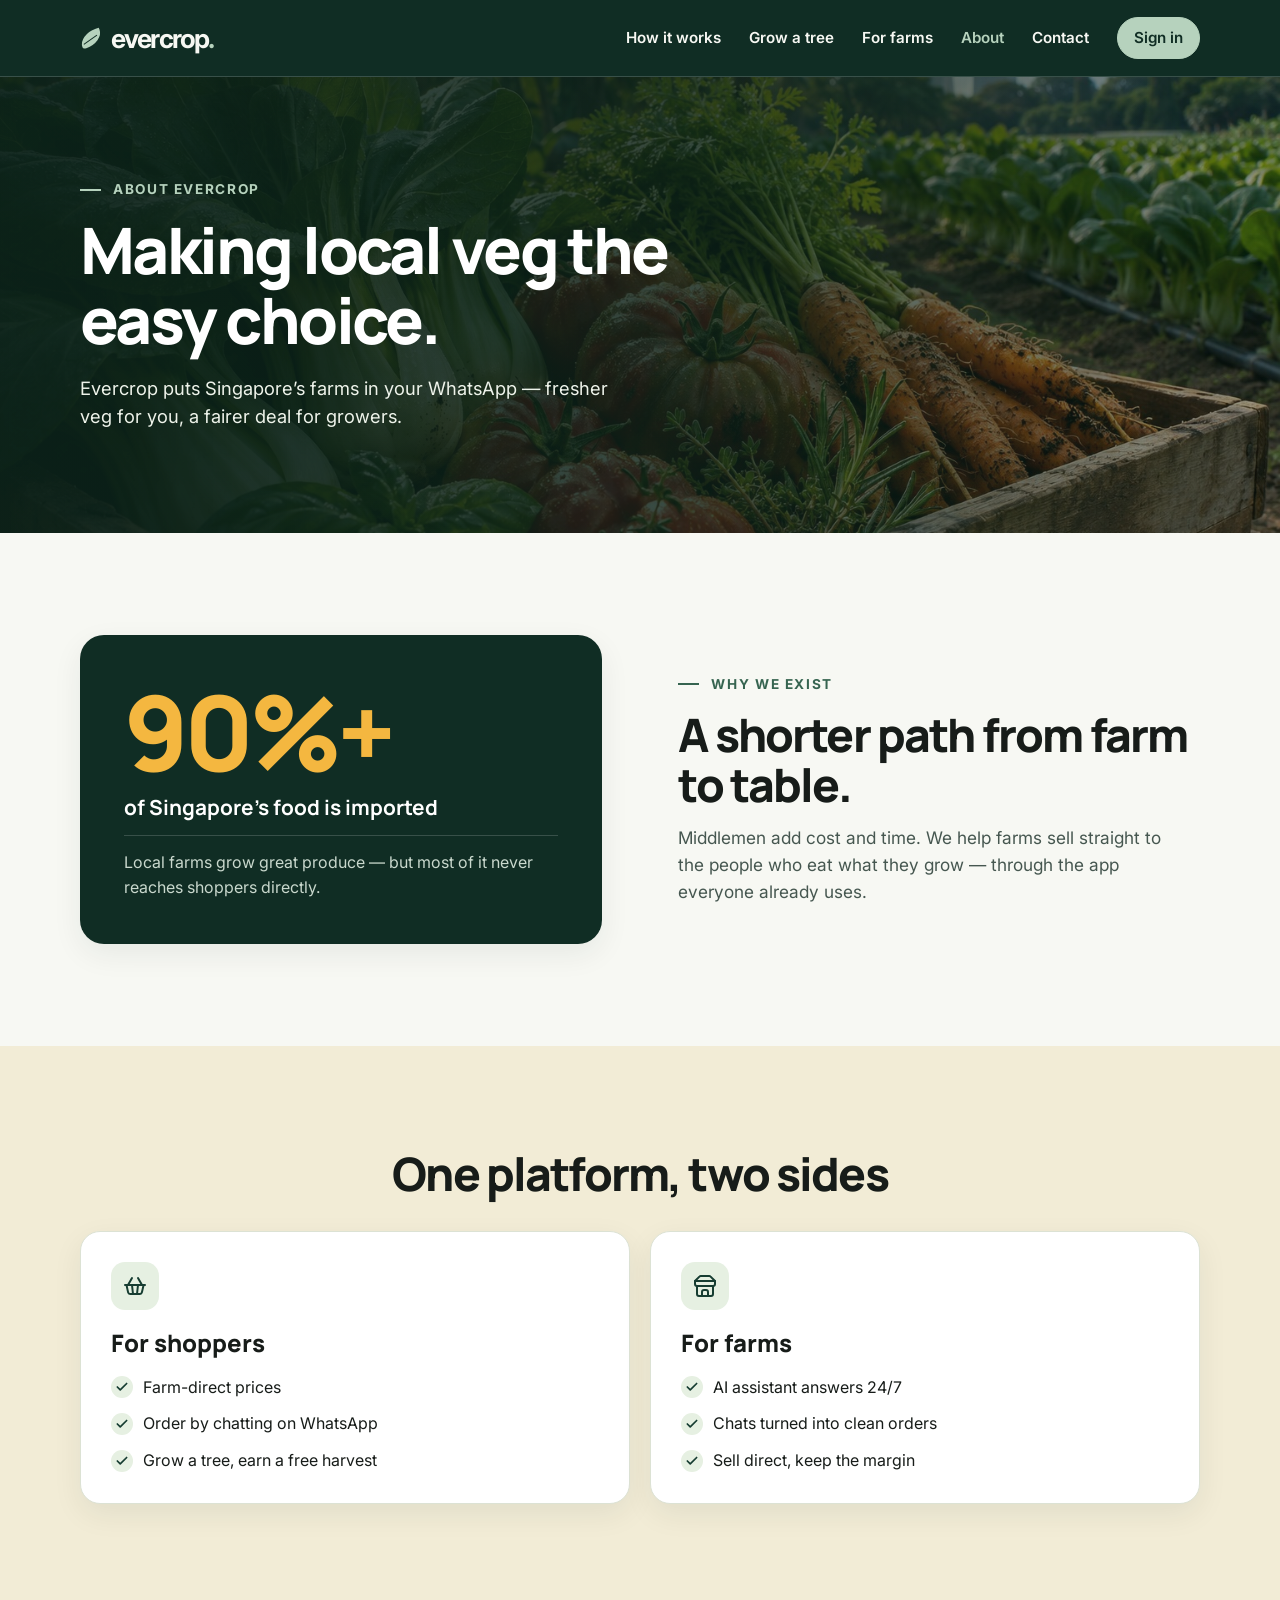
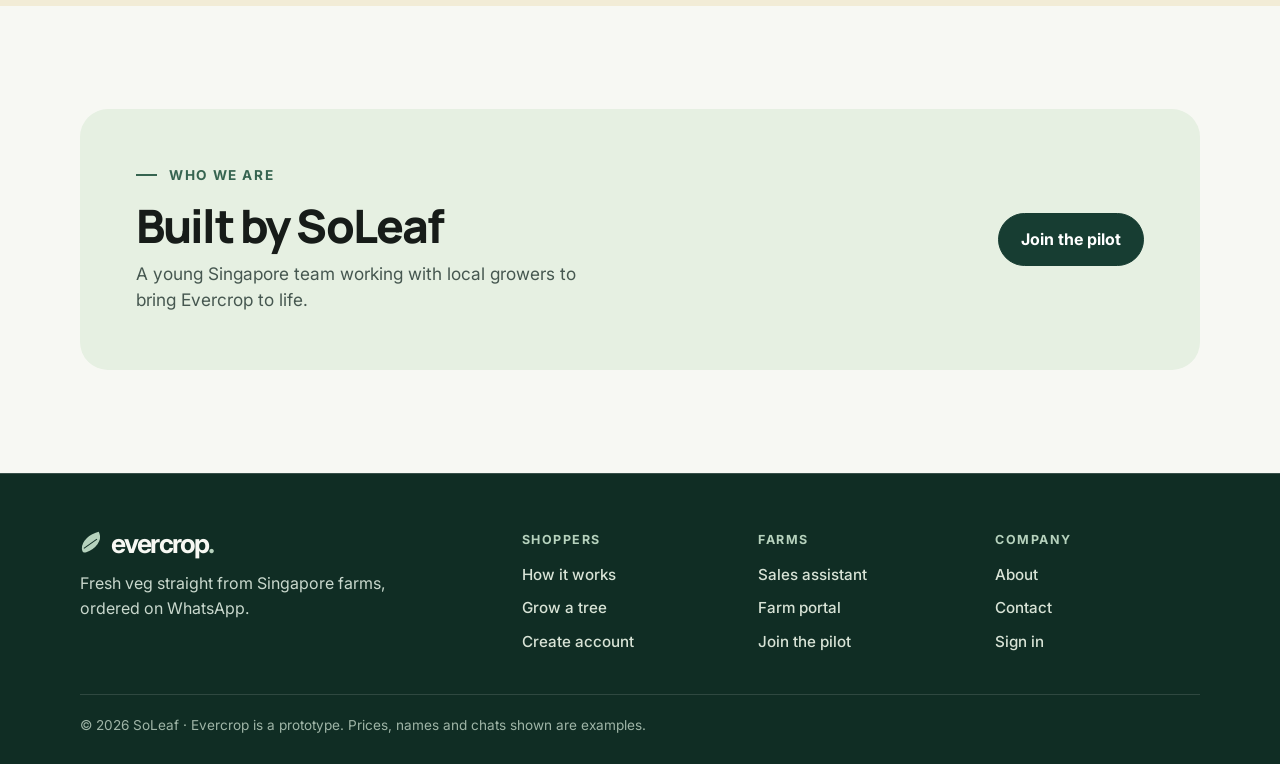
==== commit 6b2c1c8e: "Restructure About page layout and remove photo credit" ====
--- a/about.html
+++ b/about.html
@@ -16,6 +16,7 @@
   <svg width="0" height="0" style="position:absolute" aria-hidden="true">
     <symbol id="i-basket" viewBox="0 0 24 24"><path d="m15 11-1 9"/><path d="m19 11-4-7"/><path d="M2 11h20"/><path d="m3.5 11 1.6 7.4a2 2 0 0 0 2 1.6h9.8a2 2 0 0 0 2-1.6l1.7-7.4"/><path d="m5 11 4-7"/><path d="m9 11 1 9"/></symbol>
     <symbol id="i-store" viewBox="0 0 24 24"><path d="M2 7 6.4 2.6A2 2 0 0 1 7.8 2h8.4a2 2 0 0 1 1.4.6L22 7"/><path d="M4 12v8a2 2 0 0 0 2 2h12a2 2 0 0 0 2-2v-8"/><path d="M15 22v-4a2 2 0 0 0-2-2h-2a2 2 0 0 0-2 2v4"/><path d="M2 7h20v3a2 2 0 0 1-2 2H4a2 2 0 0 1-2-2z"/></symbol>
+    <symbol id="i-check" viewBox="0 0 24 24"><path d="M20 6 9 17l-5-5"/></symbol>
   </svg>
   <header class="header" id="top" tabindex="-1"><div class="wrap nav">
     <a class="brand" href="index.html" aria-label="Evercrop home"><span class="mark" aria-hidden="true"></span>evercrop<span>.</span></a>
@@ -26,19 +27,55 @@
     <section class="page-hero"><div class="wrap">
       <p class="eyebrow">ABOUT EVERCROP</p>
       <h1>Making local veg the easy choice.</h1>
-      <p class="intro">Singapore imports over 90% of its food. Local farms grow great produce, but reaching shoppers directly is hard. Evercrop puts the farm in your WhatsApp.</p>
+      <p class="intro">Evercrop puts Singapore’s farms in your WhatsApp — fresher veg for you, a fairer deal for growers.</p>
     </div></section>
 
-    <section class="wrap section about-cards" aria-label="Who Evercrop is for">
-      <article><svg class="icon-tile"><use href="#i-basket"/></svg><h2>For shoppers</h2><p>Know who grew your veg, pay farm-direct prices, and order with a simple chat. Every order grows your tree towards a free harvest pack.</p></article>
-      <article><svg class="icon-tile"><use href="#i-store"/></svg><h2>For farms</h2><p>An AI assistant answers stock and price questions on WhatsApp, collects orders and hands your team a clean summary — so you can sell direct and keep the margin.</p></article>
+    <section class="wrap section split why" aria-labelledby="why-title">
+      <div class="stat-card">
+        <b>90%+</b>
+        <p>of Singapore’s food is imported</p>
+        <span>Local farms grow great produce — but most of it never reaches shoppers directly.</span>
+      </div>
+      <div>
+        <p class="eyebrow">WHY WE EXIST</p>
+        <h2 id="why-title">A shorter path from farm to table.</h2>
+        <p class="lead">Middlemen add cost and time. We help farms sell straight to the people who eat what they grow — through the app everyone already uses.</p>
+      </div>
     </section>
 
-    <section class="wrap mission" aria-labelledby="mission-title" style="padding-bottom:clamp(64px,8vw,104px)">
-      <p class="eyebrow">WHO WE ARE</p>
-      <h2 id="mission-title">Built by SoLeaf</h2>
-      <p class="lead">We’re a young Singapore team working with local growers to test Evercrop. Want to be part of the pilot? <a class="footer-link" href="contact.html">Get in touch</a>.</p>
-      <p class="photo-credit">Produce photograph by <a href="https://commons.wikimedia.org/wiki/File:Fresh_vegetables_from_a_local_farm_(44924370242).jpg">Ella Olsson</a>, cropped for display under <a href="https://creativecommons.org/licenses/by/2.0/">CC BY 2.0</a>.</p>
+    <section class="band" aria-labelledby="sides-title"><div class="wrap">
+      <h2 id="sides-title" class="center-title">One platform, two sides</h2>
+      <div class="about-cards">
+        <article>
+          <svg class="icon-tile"><use href="#i-basket"/></svg>
+          <h3>For shoppers</h3>
+          <ul class="checks">
+            <li><svg class="icon"><use href="#i-check"/></svg>Farm-direct prices</li>
+            <li><svg class="icon"><use href="#i-check"/></svg>Order by chatting on WhatsApp</li>
+            <li><svg class="icon"><use href="#i-check"/></svg>Grow a tree, earn a free harvest</li>
+          </ul>
+        </article>
+        <article>
+          <svg class="icon-tile"><use href="#i-store"/></svg>
+          <h3>For farms</h3>
+          <ul class="checks">
+            <li><svg class="icon"><use href="#i-check"/></svg>AI assistant answers 24/7</li>
+            <li><svg class="icon"><use href="#i-check"/></svg>Chats turned into clean orders</li>
+            <li><svg class="icon"><use href="#i-check"/></svg>Sell direct, keep the margin</li>
+          </ul>
+        </article>
+      </div>
+    </div></section>
+
+    <section class="wrap section">
+      <div class="cta-box">
+        <div>
+          <p class="eyebrow">WHO WE ARE</p>
+          <h2>Built by SoLeaf</h2>
+          <p class="lead">A young Singapore team working with local growers to bring Evercrop to life.</p>
+        </div>
+        <a class="button" href="contact.html">Join the pilot</a>
+      </div>
     </section>
   </main>
 
--- a/styles.css
+++ b/styles.css
@@ -216,15 +216,19 @@
 .page-hero .eyebrow{color:var(--mint)}
 .page-hero h1{max-width:16ch;font-size:clamp(2.4rem,5vw,4rem)}
 .page-hero .intro{color:#eef3ea}
-.about-cards{display:grid;grid-template-columns:1fr 1fr;gap:20px}
+.stat-card{background:var(--deep);color:#fff;border-radius:24px;padding:clamp(28px,4vw,44px);box-shadow:var(--card-shadow)}
+.stat-card b{display:block;font:800 clamp(4rem,9vw,6.5rem)/1 var(--display);letter-spacing:-.05em;color:var(--sun)}
+.stat-card p{margin-top:10px;font:700 1.3rem var(--display)}
+.stat-card span{display:block;margin-top:14px;padding-top:14px;border-top:1px solid #ffffff2b;color:#c9d8cd}
+.center-title{text-align:center}
+.about-cards{display:grid;grid-template-columns:1fr 1fr;gap:20px;margin-top:32px}
 .about-cards article{padding:30px}
-.about-cards h2{font-size:1.6rem}
-.mission{text-align:center;max-width:760px}
-.mission h2{margin-top:6px}
-.mission .lead{margin-inline:auto}
-.mission .eyebrow{justify-content:center}
-.photo-credit{font-size:.85rem;color:var(--muted);margin-top:28px}
-.photo-credit a{text-decoration:underline;text-underline-offset:3px}
+.about-cards h3{font:800 1.5rem var(--display)}
+.checks{list-style:none;padding:0;margin:16px 0 0;display:grid;gap:12px}
+.checks li{display:flex;align-items:center;gap:10px}
+.checks .icon{width:22px;height:22px;padding:4px;border-radius:50%;background:#e6f0e2;color:var(--green);stroke-width:3}
+.cta-box{display:flex;align-items:center;justify-content:space-between;gap:24px 40px;flex-wrap:wrap;background:#e6f0e2;border-radius:28px;padding:clamp(28px,5vw,56px)}
+.cta-box .lead{margin-top:10px}
 
 /* ---------- Contact ---------- */
 .contact-page{display:flex;flex-direction:column;min-height:100vh}
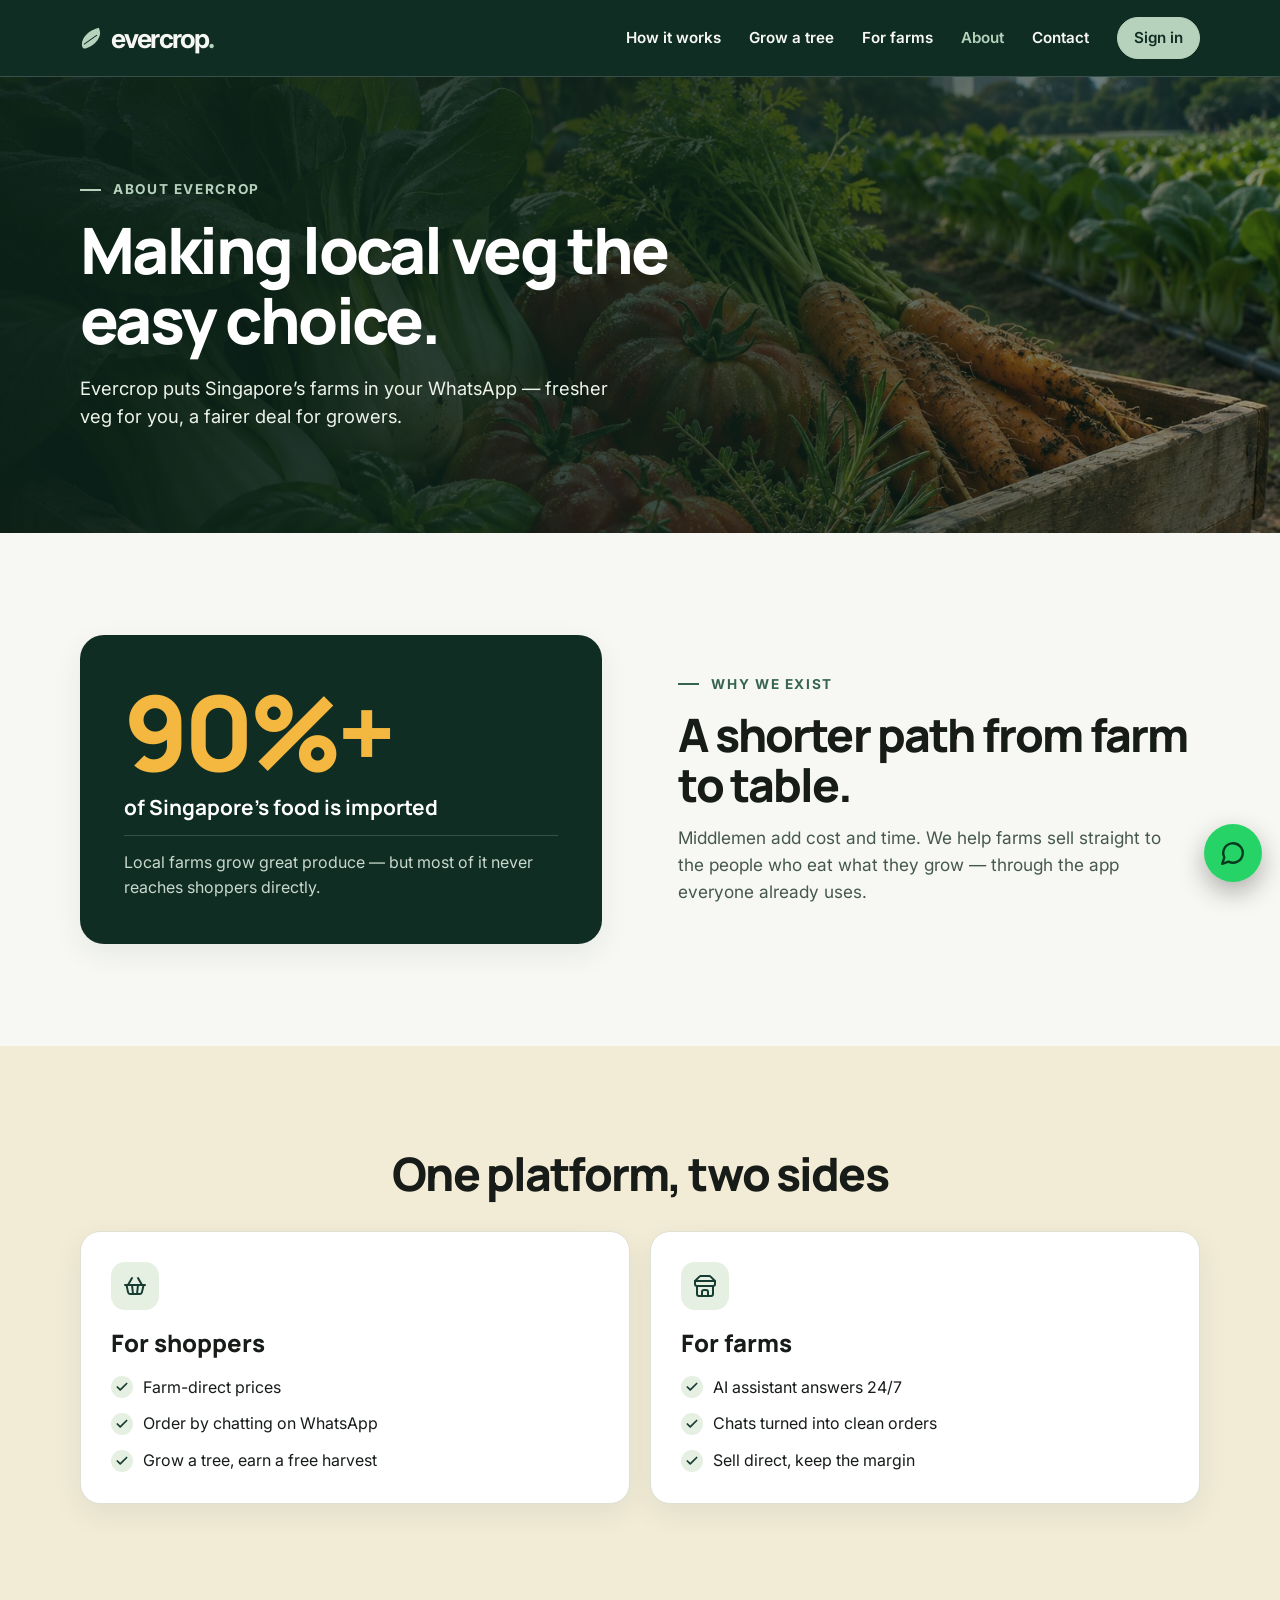
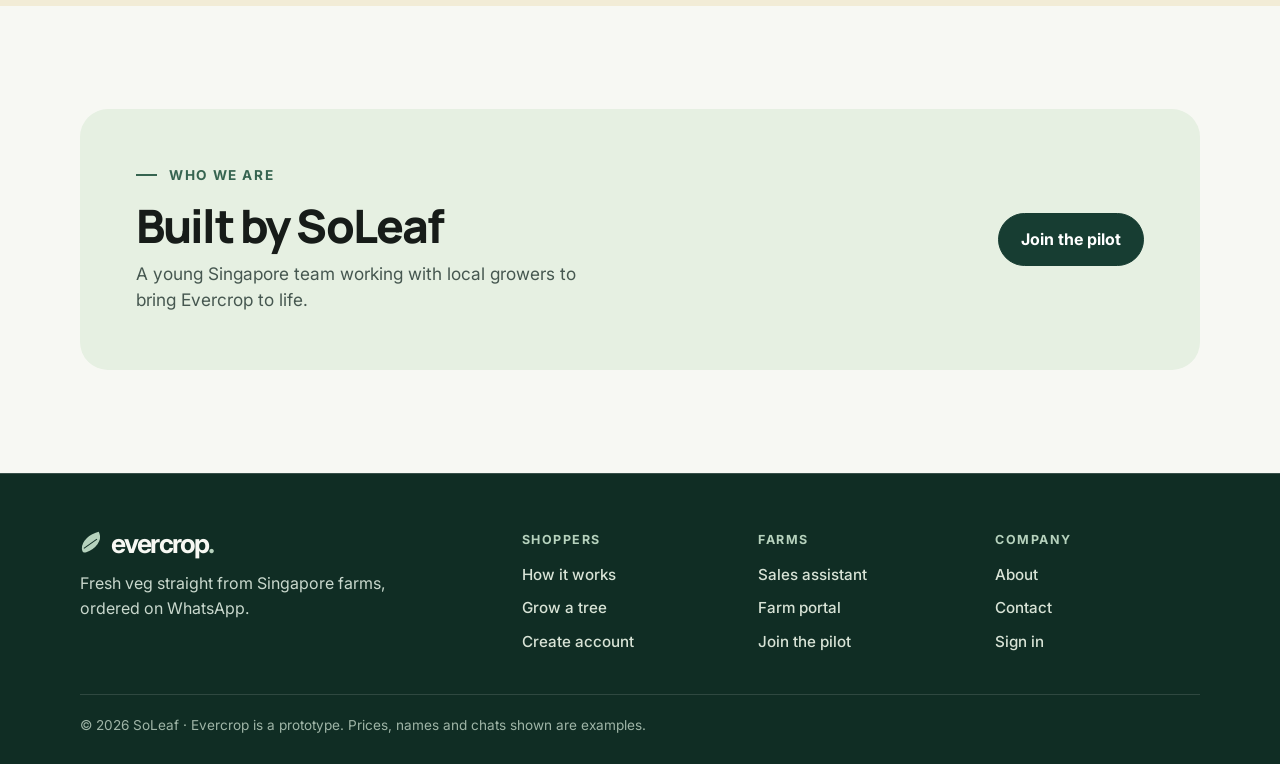
==== commit 121e32ca: "Add mobile menu, help chat and small-screen fixes - Hamburger menu on public pages at tablet and pho" ====
--- a/about.html
+++ b/about.html
@@ -11,6 +11,7 @@
   <link rel="stylesheet" href="styles.css">
   <script src="site.js" defer></script>
   <script src="account.js" defer></script>
+  <script src="faq-bot.js" defer></script>
 </head>
 <body>
   <svg width="0" height="0" style="position:absolute" aria-hidden="true">
@@ -20,7 +21,7 @@
   </svg>
   <header class="header" id="top" tabindex="-1"><div class="wrap nav">
     <a class="brand" href="index.html" aria-label="Evercrop home"><span class="mark" aria-hidden="true"></span>evercrop<span>.</span></a>
-    <nav aria-label="Main navigation"><a href="index.html#how">How it works</a><a href="index.html#rewards">Grow a tree</a><a href="index.html#farms">For farms</a><a href="about.html" aria-current="page">About</a><a href="contact.html">Contact</a><a class="nav-farm" id="shop-sign-in" href="login.html">Sign in</a><a class="nav-farm" id="shop-account-link" href="shop.html" hidden>My account</a></nav>
+    <button class="menu-toggle" type="button" aria-expanded="false" aria-controls="site-nav"><span class="sr-only">Menu</span><span class="bars" aria-hidden="true"></span></button><nav id="site-nav" aria-label="Main navigation"><a href="index.html#how">How it works</a><a href="index.html#rewards">Grow a tree</a><a href="index.html#farms">For farms</a><a href="about.html" aria-current="page">About</a><a href="contact.html">Contact</a><a class="nav-farm" id="shop-sign-in" href="login.html">Sign in</a><a class="nav-farm" id="shop-account-link" href="shop.html" hidden>My account</a></nav>
   </div></header>
 
   <main>
@@ -88,6 +89,6 @@
     </div>
     <p class="footer-note">© 2026 SoLeaf · Evercrop is a prototype. Prices, names and chats shown are examples.</p>
   </div></footer>
-<button class="back-top" type="button" hidden><span aria-hidden="true">↑</span> Back to top</button>
+<button class="back-top" type="button" hidden><span aria-hidden="true">↑</span><span class="sr-only">Back to top</span></button>
 </body>
 </html>
--- a/styles.css
+++ b/styles.css
@@ -1,7 +1,7 @@
 /* Evercrop shared styles. Portal pages layer stock.css / account.css / customer.css on top. */
 :root{--ink:#171c19;--muted:#465750;--green:#173d32;--deep:#102d24;--mint:#b6d2bd;--cream:#f7f8f3;--line:#dce2d4;--sun:#f4b740;--wa:#25d366;--card-shadow:0 10px 30px #102d2412;--display:Manrope,Inter,system-ui,sans-serif;--body:Inter,system-ui,sans-serif}
 *{box-sizing:border-box}
-html{scroll-behavior:smooth;scroll-padding-top:var(--header-height,76px)}
+html{overflow-x:clip;scroll-behavior:smooth;scroll-padding-top:var(--header-height,76px)}
 body{margin:0;background:var(--cream);color:var(--ink);font:1rem/1.55 var(--body)}
 a{color:inherit;text-decoration:none}
 button{font:inherit;cursor:pointer}
@@ -82,13 +82,14 @@
 .progress span{font-size:.87rem;font-weight:700}
 
 /* Back to top */
-.back-top{position:fixed;z-index:2;right:18px;bottom:18px;display:flex;align-items:center;gap:7px;border:1px solid #b2c2ac;border-radius:99px;padding:9px 13px;background:#fff;color:var(--green);box-shadow:0 4px 16px #20351f26;font-weight:700}
+.back-top{position:fixed;z-index:2;right:18px;bottom:18px;display:grid;place-items:center;width:48px;height:48px;padding:0;border:1px solid #b2c2ac;border-radius:50%;background:#fff;color:var(--green);box-shadow:0 4px 16px #20351f26;font-size:1.3rem;font-weight:700;line-height:1}
 .back-top[hidden]{display:none}
 .back-top:hover{background:#e4eee6}
 
 /* ---------- Shared page blocks ---------- */
 .section,.band,.farms{padding-block:clamp(64px,8vw,104px)}
 .split{display:grid;grid-template-columns:1fr 1fr;gap:clamp(32px,6vw,80px);align-items:center}
+.split>*{min-width:0}
 .split .lead+.button{margin-top:26px}
 .icon-tile{display:block;width:48px;height:48px;padding:12px;margin-bottom:16px;border-radius:14px;background:#e6f0e2;color:var(--green);fill:none;stroke:currentColor;stroke-width:2;stroke-linecap:round;stroke-linejoin:round}
 /* One card style for every public card */
@@ -192,7 +193,7 @@
 .dash-top{display:flex;align-items:center;gap:10px}
 .dash-top small{margin-left:auto;color:var(--muted);font-weight:600;background:#f1f6ee;border-radius:99px;padding:3px 10px}
 .dash-dot{width:10px;height:10px;border-radius:50%;background:var(--wa);box-shadow:0 0 0 4px #25d36633}
-.dash-stats{display:grid;grid-template-columns:repeat(3,1fr);gap:10px;margin-top:18px}
+.dash-stats{display:grid;grid-template-columns:repeat(3,minmax(0,1fr));gap:10px;margin-top:18px}
 .dash-stats div{background:#f1f6ee;border-radius:14px;padding:14px 12px}
 .dash-stats b{display:block;font:800 1.45rem var(--display);letter-spacing:-.03em}
 .dash-stats span{font-size:.78rem;color:var(--muted)}
@@ -268,6 +269,9 @@
   .nav-farm{padding:5px 12px;order:-1}
   .join-cards{grid-template-columns:1fr}
   .join-cards a,.about-cards article{padding:22px}
+  .dash{padding:18px}
+  .dash-stats{gap:8px}
+  .dash-stats div{padding:12px 8px}
   .dash-stats b{font-size:1.15rem}
   .footer{align-items:flex-start;flex-direction:column;gap:9px;padding-bottom:70px}
   .site-footer{padding-bottom:80px}
@@ -280,3 +284,58 @@
   .toast{transition:none}
   .button,.join-cards a,.tree-art g{transition:none}
 }
+
+/* ---------- Hamburger menu (public pages) ---------- */
+.sr-only{position:absolute;width:1px;height:1px;padding:0;margin:-1px;overflow:hidden;clip:rect(0 0 0 0);white-space:nowrap;border:0}
+.menu-toggle{display:none}
+@media(max-width:900px){
+  .menu-toggle{display:grid;place-items:center;width:44px;height:44px;border:1px solid #ffffff33;border-radius:12px;background:transparent;color:#fff}
+  .bars,.bars::before,.bars::after{display:block;width:20px;height:2px;border-radius:2px;background:currentColor;transition:transform .2s,opacity .2s}
+  .bars{position:relative}
+  .bars::before,.bars::after{content:"";position:absolute;left:0}
+  .bars::before{top:-6px}
+  .bars::after{top:6px}
+  .menu-open .bars{background:transparent}
+  .menu-open .bars::before{transform:translateY(6px) rotate(45deg)}
+  .menu-open .bars::after{transform:translateY(-6px) rotate(-45deg)}
+  .header .nav{flex-wrap:nowrap;min-height:64px;padding-block:0}
+  #site-nav{display:none;position:absolute;left:0;right:0;top:100%;flex-direction:column;align-items:stretch;gap:0;width:auto;padding:8px 24px 22px;overflow:visible;white-space:normal;font-size:1.05rem;background:var(--deep);border-bottom:1px solid #ffffff2b;box-shadow:0 20px 40px #0000004d}
+  .menu-open #site-nav{display:flex}
+  #site-nav a{padding:14px 0;border-bottom:1px solid #ffffff1a}
+  #site-nav a:hover{text-decoration:none;color:var(--mint)}
+  #site-nav .nav-farm{order:0;margin-top:16px;padding:12px;border:0;text-align:center}
+}
+
+/* ---------- Help chat (public pages) ---------- */
+.help-fab{position:fixed;z-index:4;right:18px;bottom:18px;display:grid;place-items:center;width:58px;height:58px;border:0;border-radius:50%;background:var(--wa);color:#063b1f;box-shadow:0 10px 26px #0000004d;transition:transform .15s}
+.help-fab:hover{transform:scale(1.06)}
+.help-fab .icon{width:26px;height:26px}
+.help-fab.open{background:var(--deep);color:#fff}
+.has-help .back-top{bottom:88px;right:23px}
+.help-panel{position:fixed;z-index:4;right:18px;bottom:88px;display:flex;flex-direction:column;width:min(370px,calc(100vw - 28px));height:min(520px,calc(100vh - 120px));border-radius:20px;overflow:hidden;background:#fff;box-shadow:0 24px 60px #0000005c}
+.help-panel[hidden]{display:none}
+.help-head{display:flex;align-items:center;gap:10px;padding:14px 16px;background:var(--deep);color:#fff}
+.help-head div{flex:1;line-height:1.25}
+.help-head small{display:block;color:#c9d8cd;font-size:.78rem}
+.help-av{display:grid;place-items:center;width:36px;height:36px;border-radius:50%;background:var(--mint);color:var(--deep);font:800 1rem var(--display)}
+.help-close{border:0;background:none;color:#fff;font-size:1.6rem;line-height:1;padding:4px 6px}
+.help-log{flex:1;display:flex;flex-direction:column;gap:8px;padding:16px;overflow-y:auto;background:var(--cream)}
+.help-msg{max-width:85%;padding:9px 12px;border-radius:14px;font-size:.92rem;line-height:1.45}
+.help-msg.bot{align-self:flex-start;background:#fff;border:1px solid var(--line);border-bottom-left-radius:4px}
+.help-msg.me{align-self:flex-end;background:var(--green);color:#fff;border-bottom-right-radius:4px}
+.help-msg a{display:inline-block;margin-top:6px;font-weight:700;color:var(--green);text-decoration:underline;text-underline-offset:3px}
+.help-msg.typing i{display:inline-block;width:6px;height:6px;margin:0 2px;border-radius:50%;background:#8696a0;animation:typing 1s infinite}
+.help-msg.typing i:nth-child(2){animation-delay:.15s}
+.help-msg.typing i:nth-child(3){animation-delay:.3s}
+.help-chips{display:flex;gap:6px;padding:10px 12px 0;overflow-x:auto;background:#fff}
+.help-chips button{flex:none;padding:6px 12px;border:1px solid var(--line);border-radius:99px;background:#fff;color:var(--green);font-size:.82rem;font-weight:600}
+.help-chips button:hover{background:#e6f0e2}
+.help-form{display:flex;gap:8px;padding:10px 12px 12px;background:#fff}
+.help-form input{flex:1;min-width:0;padding:10px 14px;border:1px solid #aab9a5;border-radius:99px;font:inherit}
+.help-form button{display:grid;place-items:center;width:42px;height:42px;border:0;border-radius:50%;background:var(--green);color:#fff}
+@media(max-width:650px){
+  .help-fab{right:12px;bottom:12px;width:54px;height:54px}
+  .has-help .back-top{bottom:76px;right:15px}
+  .help-panel{right:14px;bottom:78px}
+}
+@media(prefers-reduced-motion:reduce){.help-msg.typing i,.bars,.bars::before,.bars::after,.help-fab{animation:none;transition:none}}
